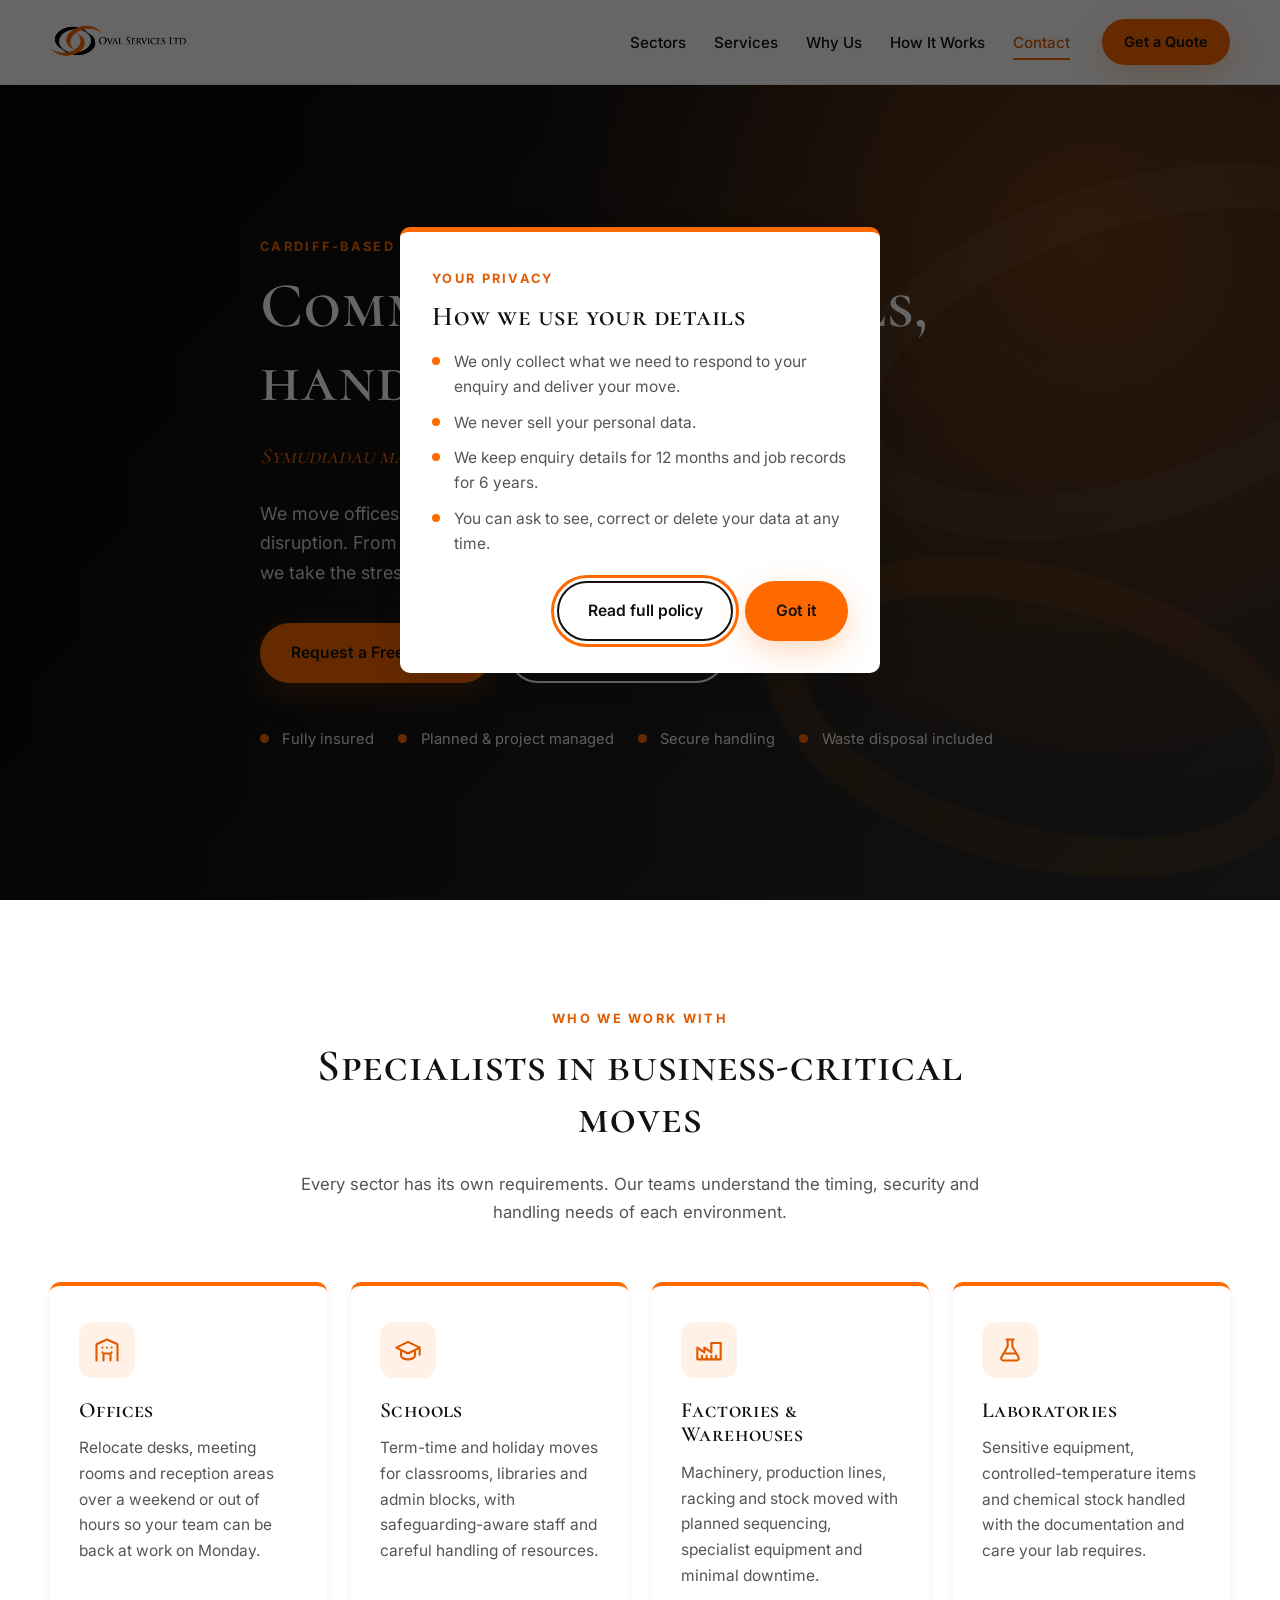
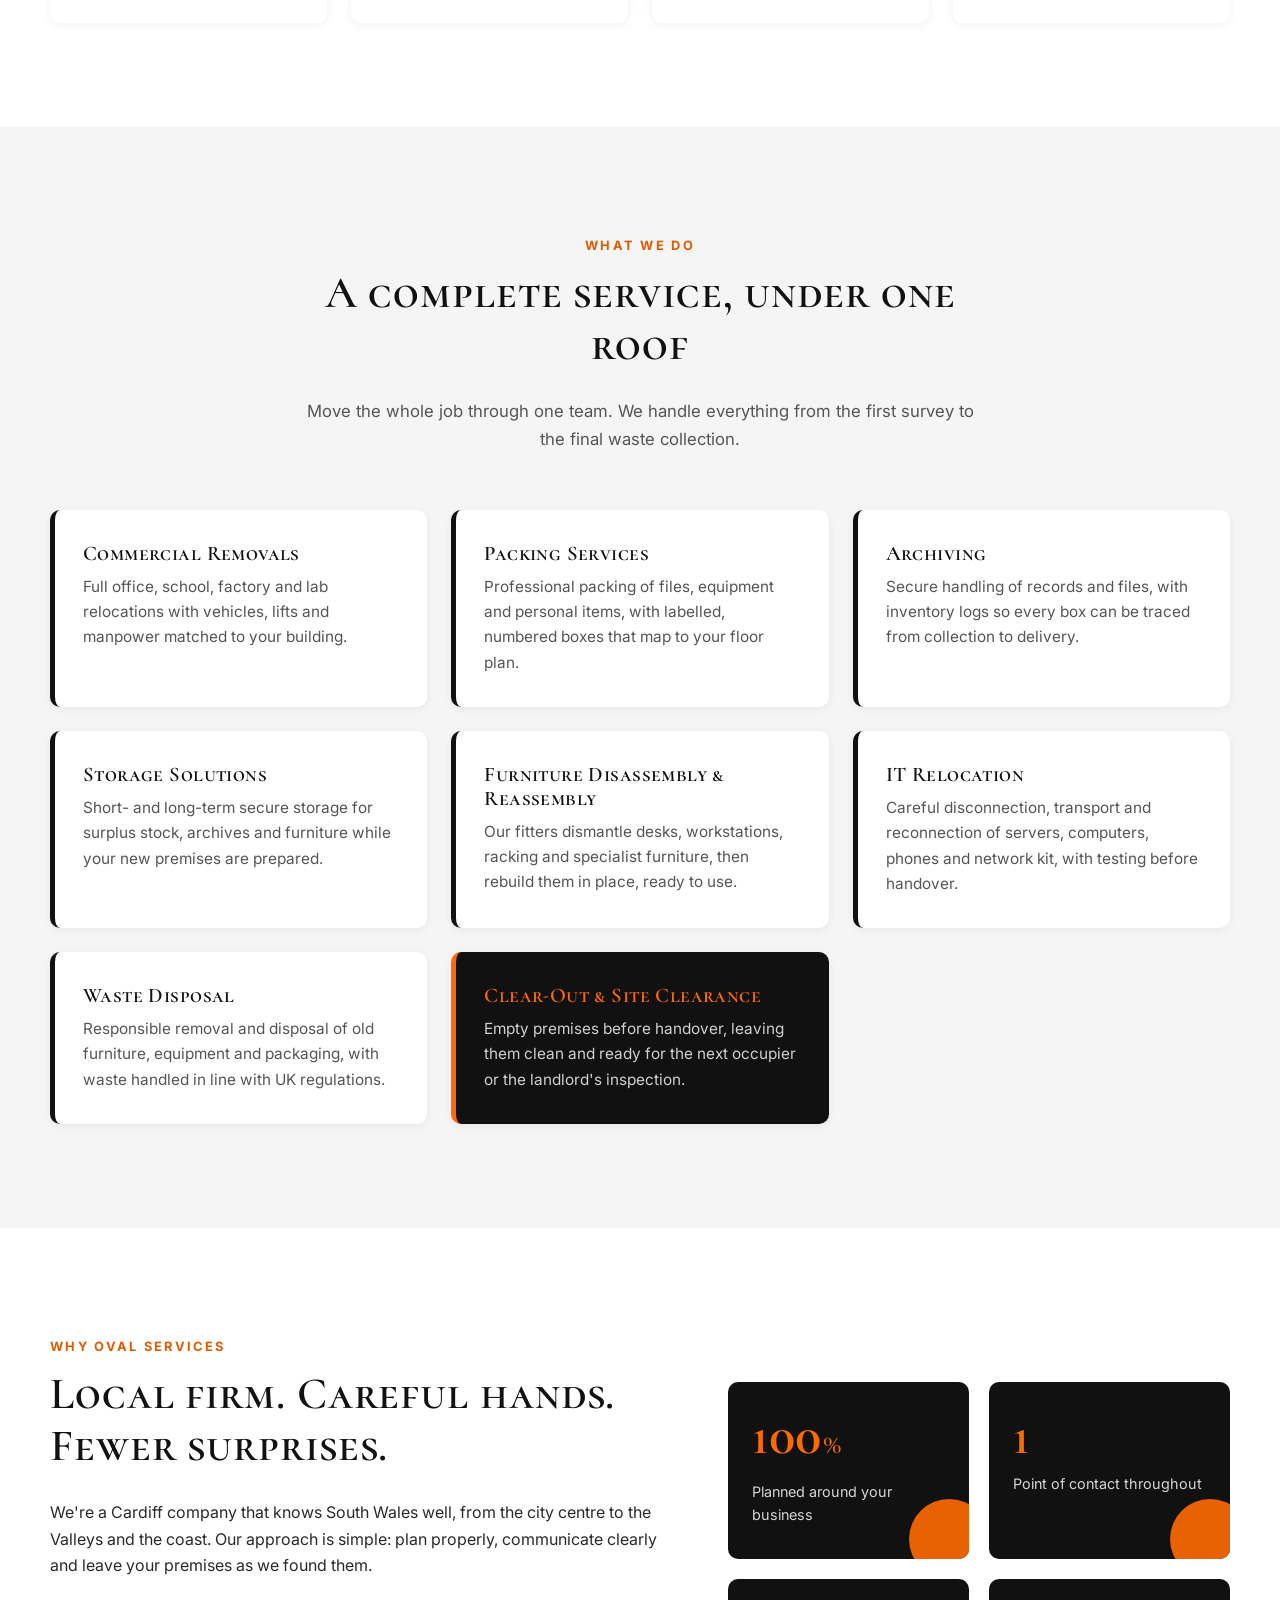
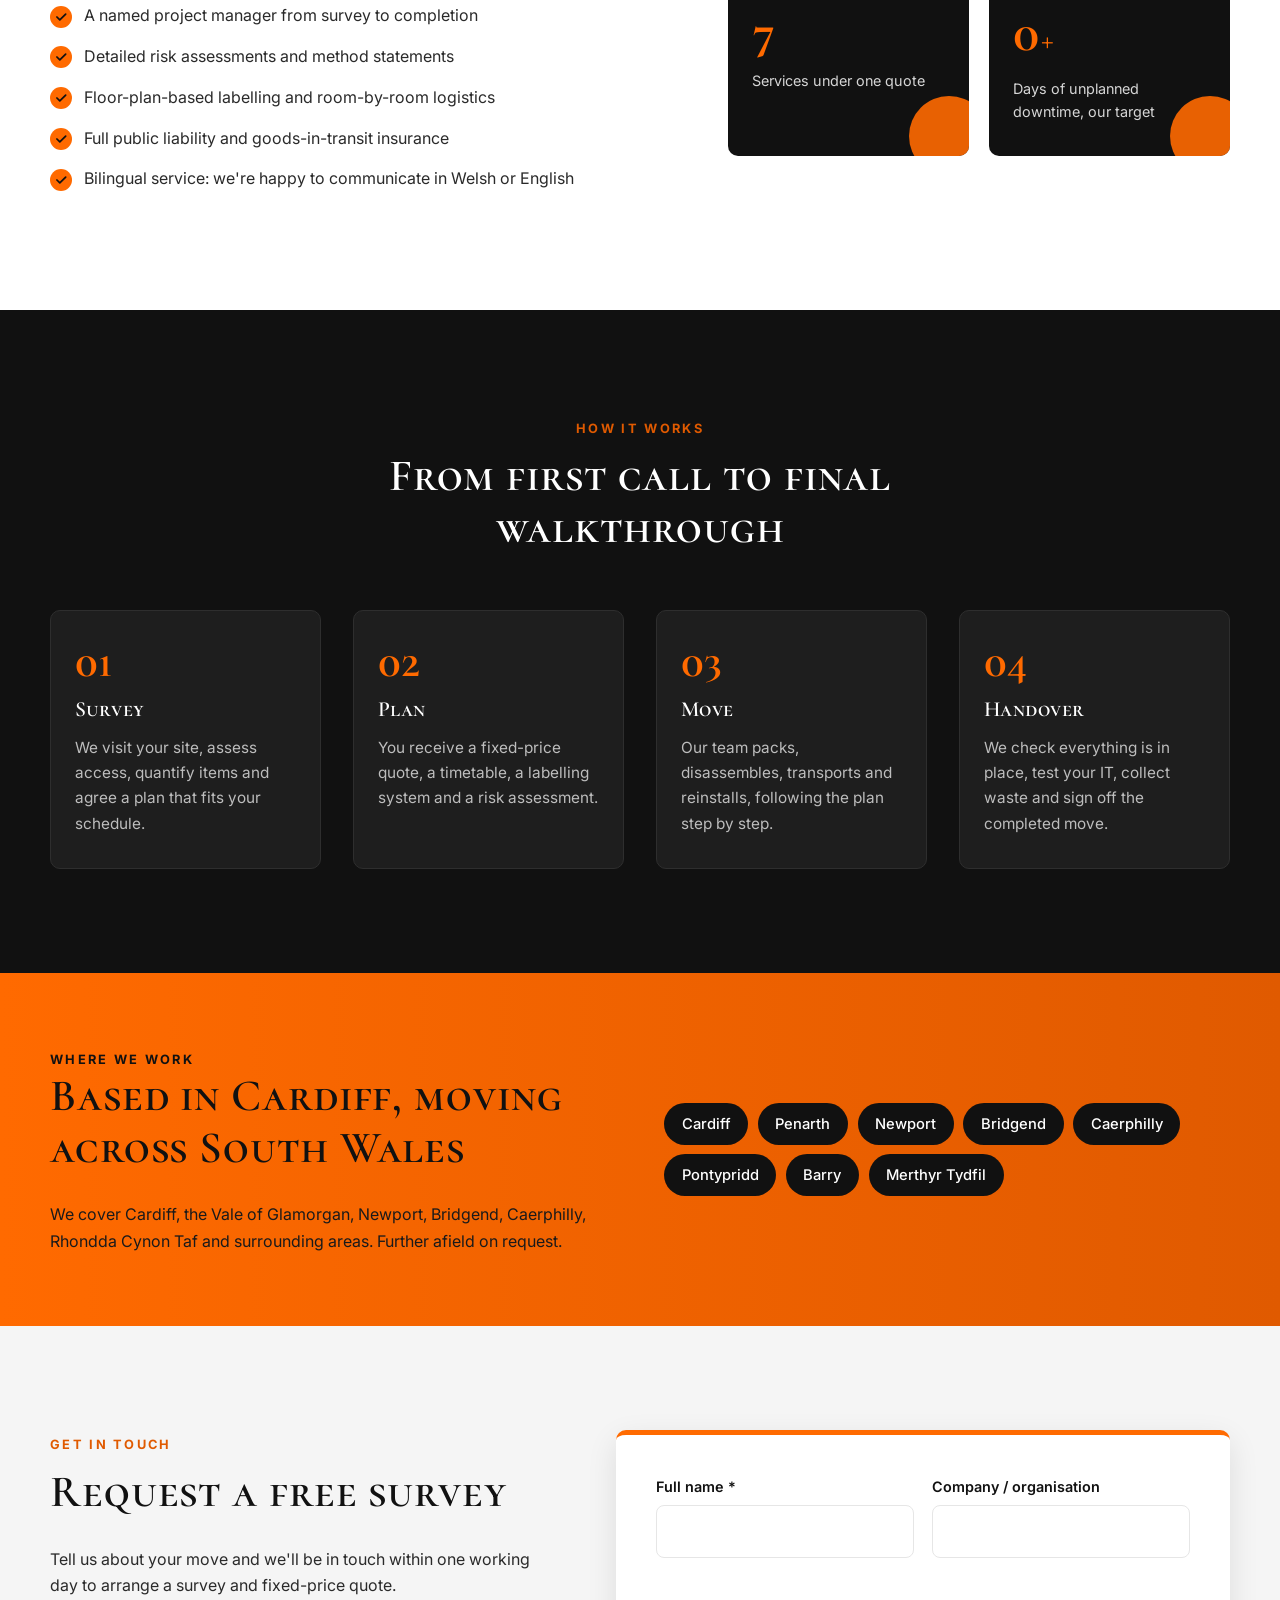
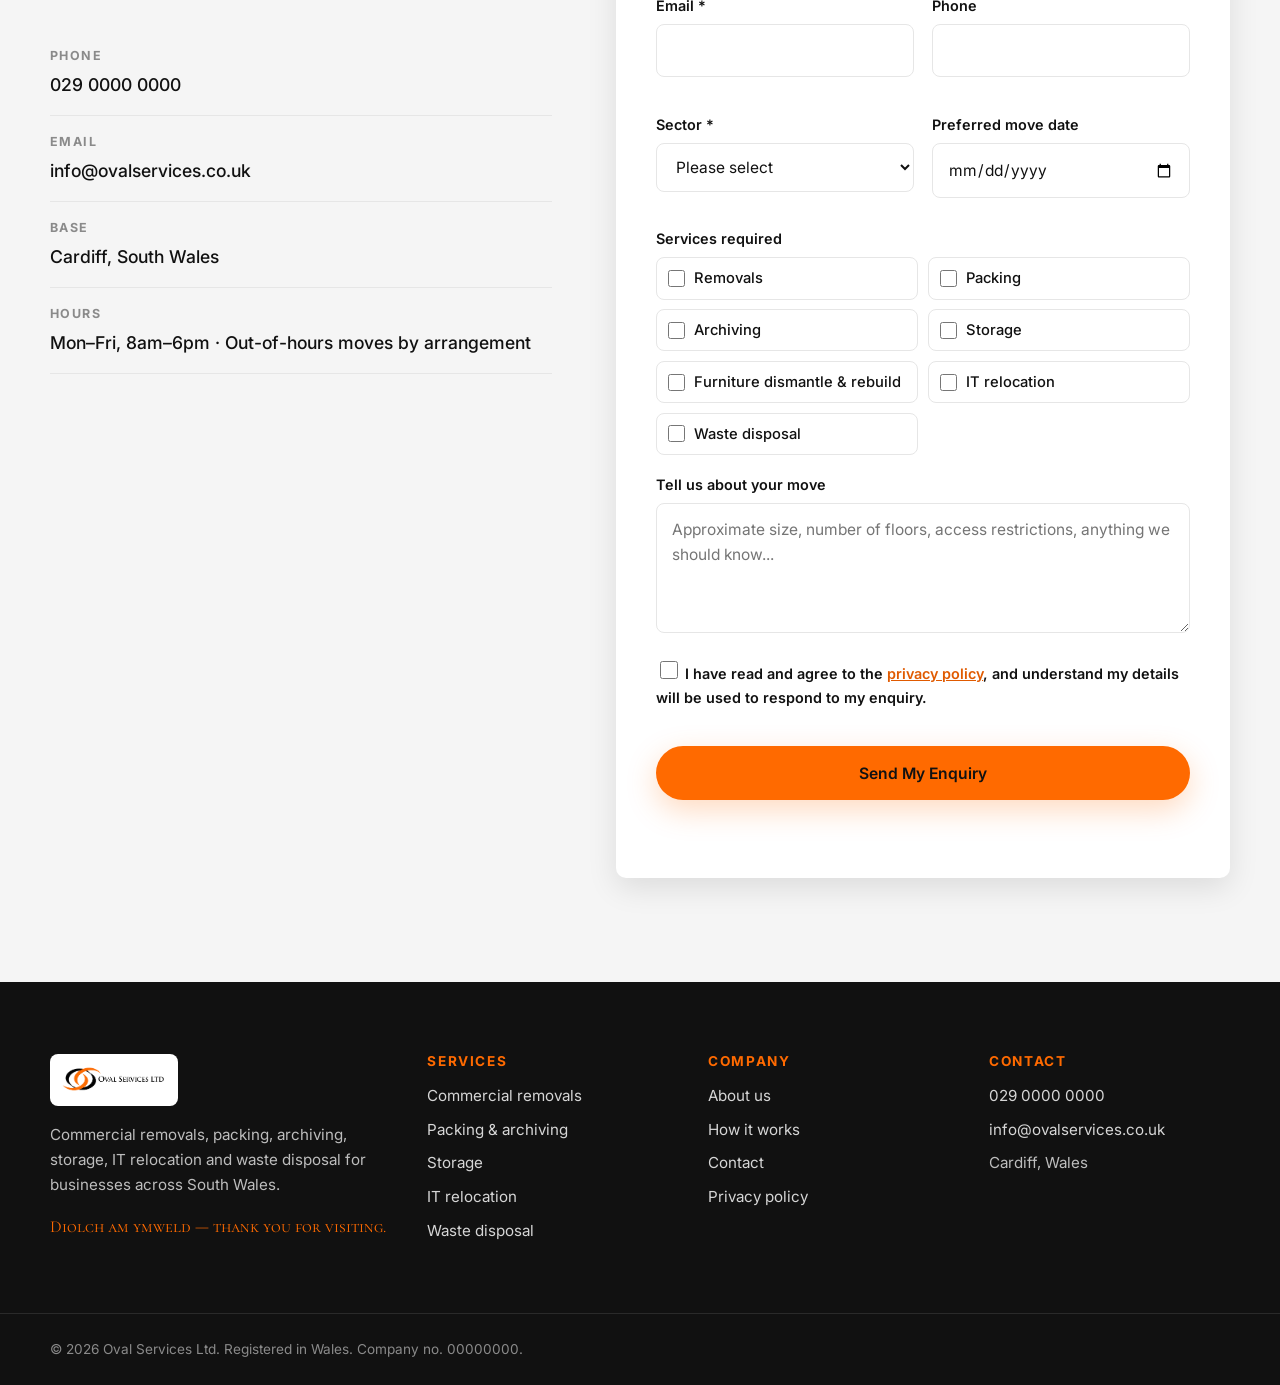
==== index.html @ 3b079ed6 "Add files via upload" ====
<!DOCTYPE html>
<html lang="en-GB">
<head>
  <meta charset="UTF-8">
  <meta name="viewport" content="width=device-width, initial-scale=1.0">
  <meta name="description" content="Oval Services Ltd, Cardiff-based commercial removals for offices, schools, factories and laboratories. Packing, archiving, storage, furniture dismantling, IT relocation and waste disposal across South Wales.">
  <title>Oval Services Ltd | Commercial Removals in Cardiff &amp; South Wales</title>

  <link rel="preconnect" href="https://fonts.googleapis.com">
  <link rel="preconnect" href="https://fonts.gstatic.com" crossorigin>
  <link href="https://fonts.googleapis.com/css2?family=Cormorant+SC:wght@500;600;700&family=Inter:wght@400;500;600;700&display=swap" rel="stylesheet">
  <link rel="stylesheet" href="styles.css">
</head>
<body>

  <a class="skip-link" href="#main">Skip to content</a>

  <!-- HEADER -->
  <header class="site-header" id="top">
    <div class="container nav-wrap">
      <a href="#top" class="brand" aria-label="Oval Services Ltd home">
        <img src="images/logo.png" alt="Oval Services Ltd logo" class="brand-logo">
      </a>

      <button class="nav-toggle" aria-label="Open menu" aria-expanded="false" aria-controls="site-nav">
        <span></span><span></span><span></span>
      </button>

      <nav id="site-nav" class="site-nav" aria-label="Main navigation">
        <ul>
          <li><a href="#sectors">Sectors</a></li>
          <li><a href="#services">Services</a></li>
          <li><a href="#why-us">Why Us</a></li>
          <li><a href="#process">How It Works</a></li>
          <li><a href="#contact">Contact</a></li>
        </ul>
        <a href="#contact" class="btn btn-primary btn-small nav-cta">Get a Quote</a>
      </nav>
    </div>
  </header>

  <main id="main">

    <!-- HERO -->
    <section class="hero">
      <div class="hero-overlay"></div>
      <div class="container hero-content">
        <p class="eyebrow">Cardiff-based &middot; Welsh-owned &middot; Trusted across South Wales</p>
        <h1>Commercial removals, handled with care.</h1>
        <p class="hero-welsh"><em>Symudiadau masnachol, wedi'u trin yn ofalus.</em></p>
        <p class="hero-lead">
          We move offices, schools, factories and laboratories with minimal disruption.
          From planning and packing to reassembly and IT relocation, we take the stress out of moving your business.
        </p>
        <div class="hero-actions">
          <a href="#contact" class="btn btn-primary">Request a Free Survey</a>
          <a href="#services" class="btn btn-outline">Explore Our Services</a>
        </div>
        <ul class="hero-badges">
          <li>Fully insured</li>
          <li>Planned &amp; project managed</li>
          <li>Secure handling</li>
          <li>Waste disposal included</li>
        </ul>
      </div>
    </section>

    <!-- SECTORS -->
    <section class="section" id="sectors">
      <div class="container">
        <header class="section-head reveal">
          <p class="eyebrow">Who we work with</p>
          <h2>Specialists in business-critical moves</h2>
          <p>Every sector has its own requirements. Our teams understand the timing, security and handling needs of each environment.</p>
        </header>

        <div class="card-grid four">
          <article class="card reveal">
            <div class="card-icon" aria-hidden="true">
              <svg viewBox="0 0 24 24"><path d="M3 21V7l9-4 9 4v14M9 21v-6h6v6M8 10h.01M12 10h.01M16 10h.01M8 14h.01M16 14h.01"/></svg>
            </div>
            <h3>Offices</h3>
            <p>Relocate desks, meeting rooms and reception areas over a weekend or out of hours so your team can be back at work on Monday.</p>
          </article>

          <article class="card reveal">
            <div class="card-icon" aria-hidden="true">
              <svg viewBox="0 0 24 24"><path d="M2 10l10-5 10 5-10 5-10-5zM6 12v5c0 1.5 2.7 3 6 3s6-1.5 6-3v-5M22 10v6"/></svg>
            </div>
            <h3>Schools</h3>
            <p>Term-time and holiday moves for classrooms, libraries and admin blocks, with safeguarding-aware staff and careful handling of resources.</p>
          </article>

          <article class="card reveal">
            <div class="card-icon" aria-hidden="true">
              <svg viewBox="0 0 24 24"><path d="M2 20V10l6 4V10l6 4V6h8v14H2zM6 20v-3M10 20v-3M14 20v-3M18 20v-3"/></svg>
            </div>
            <h3>Factories &amp; Warehouses</h3>
            <p>Machinery, production lines, racking and stock moved with planned sequencing, specialist equipment and minimal downtime.</p>
          </article>

          <article class="card reveal">
            <div class="card-icon" aria-hidden="true">
              <svg viewBox="0 0 24 24"><path d="M9 3h6M10 3v6L4.5 18.5A2 2 0 006.2 21h11.6a2 2 0 001.7-2.5L14 9V3"/><path d="M7.5 15h9"/></svg>
            </div>
            <h3>Laboratories</h3>
            <p>Sensitive equipment, controlled-temperature items and chemical stock handled with the documentation and care your lab requires.</p>
          </article>
        </div>
      </div>
    </section>

    <!-- SERVICES -->
    <section class="section section-alt" id="services">
      <div class="container">
        <header class="section-head reveal">
          <p class="eyebrow">What we do</p>
          <h2>A complete service, under one roof</h2>
          <p>Move the whole job through one team. We handle everything from the first survey to the final waste collection.</p>
        </header>

        <div class="card-grid three">
          <article class="service reveal">
            <h3>Commercial Removals</h3>
            <p>Full office, school, factory and lab relocations with vehicles, lifts and manpower matched to your building.</p>
          </article>

          <article class="service reveal">
            <h3>Packing Services</h3>
            <p>Professional packing of files, equipment and personal items, with labelled, numbered boxes that map to your floor plan.</p>
          </article>

          <article class="service reveal">
            <h3>Archiving</h3>
            <p>Secure handling of records and files, with inventory logs so every box can be traced from collection to delivery.</p>
          </article>

          <article class="service reveal">
            <h3>Storage Solutions</h3>
            <p>Short- and long-term secure storage for surplus stock, archives and furniture while your new premises are prepared.</p>
          </article>

          <article class="service reveal">
            <h3>Furniture Disassembly &amp; Reassembly</h3>
            <p>Our fitters dismantle desks, workstations, racking and specialist furniture, then rebuild them in place, ready to use.</p>
          </article>

          <article class="service reveal">
            <h3>IT Relocation</h3>
            <p>Careful disconnection, transport and reconnection of servers, computers, phones and network kit, with testing before handover.</p>
          </article>

          <article class="service reveal">
            <h3>Waste Disposal</h3>
            <p>Responsible removal and disposal of old furniture, equipment and packaging, with waste handled in line with UK regulations.</p>
          </article>

          <article class="service service-highlight reveal">
            <h3>Clear-Out &amp; Site Clearance</h3>
            <p>Empty premises before handover, leaving them clean and ready for the next occupier or the landlord's inspection.</p>
          </article>
        </div>
      </div>
    </section>

    <!-- WHY US -->
    <section class="section" id="why-us">
      <div class="container split">
        <div class="split-text reveal">
          <p class="eyebrow">Why Oval Services</p>
          <h2>Local firm. Careful hands. Fewer surprises.</h2>
          <p>
            We're a Cardiff company that knows South Wales well, from the city centre to the Valleys and the coast.
            Our approach is simple: plan properly, communicate clearly and leave your premises as we found them.
          </p>
          <ul class="checklist">
            <li>A named project manager from survey to completion</li>
            <li>Detailed risk assessments and method statements</li>
            <li>Floor-plan-based labelling and room-by-room logistics</li>
            <li>Full public liability and goods-in-transit insurance</li>
            <li>Bilingual service: we're happy to communicate in Welsh or English</li>
          </ul>
        </div>

        <div class="stats reveal">
          <div class="stat">
            <span class="stat-number" data-count="100">0</span><span class="stat-plus">%</span>
            <span class="stat-label">Planned around your business</span>
          </div>
          <div class="stat">
            <span class="stat-number" data-count="1">0</span>
            <span class="stat-label">Point of contact throughout</span>
          </div>
          <div class="stat">
            <span class="stat-number" data-count="7">0</span>
            <span class="stat-label">Services under one quote</span>
          </div>
          <div class="stat">
            <span class="stat-number" data-count="0">0</span><span class="stat-plus">+</span>
            <span class="stat-label">Days of unplanned downtime, our target</span>
          </div>
        </div>
      </div>
    </section>

    <!-- PROCESS -->
    <section class="section section-dark" id="process">
      <div class="container">
        <header class="section-head reveal">
          <p class="eyebrow">How it works</p>
          <h2>From first call to final walkthrough</h2>
        </header>

        <ol class="steps">
          <li class="step reveal">
            <span class="step-num">01</span>
            <h3>Survey</h3>
            <p>We visit your site, assess access, quantify items and agree a plan that fits your schedule.</p>
          </li>
          <li class="step reveal">
            <span class="step-num">02</span>
            <h3>Plan</h3>
            <p>You receive a fixed-price quote, a timetable, a labelling system and a risk assessment.</p>
          </li>
          <li class="step reveal">
            <span class="step-num">03</span>
            <h3>Move</h3>
            <p>Our team packs, disassembles, transports and reinstalls, following the plan step by step.</p>
          </li>
          <li class="step reveal">
            <span class="step-num">04</span>
            <h3>Handover</h3>
            <p>We check everything is in place, test your IT, collect waste and sign off the completed move.</p>
          </li>
        </ol>
      </div>
    </section>

    <!-- AREAS -->
    <section class="section section-areas">
      <div class="container areas reveal">
        <div>
          <p class="eyebrow">Where we work</p>
          <h2>Based in Cardiff, moving across South Wales</h2>
          <p>We cover Cardiff, the Vale of Glamorgan, Newport, Bridgend, Caerphilly, Rhondda Cynon Taf and surrounding areas. Further afield on request.</p>
        </div>
        <ul class="area-tags">
          <li>Cardiff</li>
          <li>Penarth</li>
          <li>Newport</li>
          <li>Bridgend</li>
          <li>Caerphilly</li>
          <li>Pontypridd</li>
          <li>Barry</li>
          <li>Merthyr Tydfil</li>
        </ul>
      </div>
    </section>

    <!-- CONTACT -->
    <section class="section section-alt" id="contact">
      <div class="container contact-grid">
        <div class="contact-info reveal">
          <p class="eyebrow">Get in touch</p>
          <h2>Request a free survey</h2>
          <p>Tell us about your move and we'll be in touch within one working day to arrange a survey and fixed-price quote.</p>

          <ul class="contact-details">
            <li>
              <strong>Phone</strong>
              <a href="tel:+440000000000">029 0000 0000</a>
            </li>
            <li>
              <strong>Email</strong>
              <a href="mailto:info@ovalservices.co.uk">info@ovalservices.co.uk</a>
            </li>
            <li>
              <strong>Base</strong>
              <span>Cardiff, South Wales</span>
            </li>
            <li>
              <strong>Hours</strong>
              <span>Mon&ndash;Fri, 8am&ndash;6pm &middot; Out-of-hours moves by arrangement</span>
            </li>
          </ul>
        </div>

        <form class="contact-form reveal" id="quote-form" novalidate>
          <div class="form-row">
            <div class="field">
              <label for="name">Full name <span aria-hidden="true">*</span></label>
              <input type="text" id="name" name="name" autocomplete="name" required>
              <span class="error" data-error-for="name"></span>
            </div>
            <div class="field">
              <label for="company">Company / organisation</label>
              <input type="text" id="company" name="company" autocomplete="organization">
            </div>
          </div>

          <div class="form-row">
            <div class="field">
              <label for="email">Email <span aria-hidden="true">*</span></label>
              <input type="email" id="email" name="email" autocomplete="email" required>
              <span class="error" data-error-for="email"></span>
            </div>
            <div class="field">
              <label for="phone">Phone</label>
              <input type="tel" id="phone" name="phone" autocomplete="tel">
              <span class="error" data-error-for="phone"></span>
            </div>
          </div>

          <div class="form-row">
            <div class="field">
              <label for="sector">Sector <span aria-hidden="true">*</span></label>
              <select id="sector" name="sector" required>
                <option value="">Please select</option>
                <option>Office</option>
                <option>School / Education</option>
                <option>Factory / Warehouse</option>
                <option>Laboratory</option>
                <option>Other</option>
              </select>
              <span class="error" data-error-for="sector"></span>
            </div>
            <div class="field">
              <label for="date">Preferred move date</label>
              <input type="date" id="date" name="date">
            </div>
          </div>

          <fieldset class="field">
            <legend>Services required</legend>
            <div class="checkbox-grid">
              <label><input type="checkbox" name="services" value="Removals"> Removals</label>
              <label><input type="checkbox" name="services" value="Packing"> Packing</label>
              <label><input type="checkbox" name="services" value="Archiving"> Archiving</label>
              <label><input type="checkbox" name="services" value="Storage"> Storage</label>
              <label><input type="checkbox" name="services" value="Furniture"> Furniture dismantle &amp; rebuild</label>
              <label><input type="checkbox" name="services" value="IT"> IT relocation</label>
              <label><input type="checkbox" name="services" value="Waste"> Waste disposal</label>
            </div>
          </fieldset>

          <div class="field">
            <label for="message">Tell us about your move</label>
            <textarea id="message" name="message" rows="4" placeholder="Approximate size, number of floors, access restrictions, anything we should know..."></textarea>
          </div>
          <div class="field privacy-consent">
            <label class="consent-label">
              <input type="checkbox" name="privacy" id="privacy-consent">
              <span>I have read and agree to the <a href="privacy.html">privacy policy</a>, and understand my details will be used to respond to my enquiry.</span>
            </label>
            <span class="error" data-error-for="privacy"></span>
          </div>
          <button type="submit" class="btn btn-primary btn-block">Send My Enquiry</button>
          <p class="form-status" role="status" aria-live="polite"></p>
        </form>
      </div>
    </section>

  </main>

  <!-- FOOTER -->
  <footer class="site-footer">
    <div class="container footer-grid">
      <div>
        <img src="images/logo.png" alt="Oval Services Ltd" class="footer-logo">
        <p>Commercial removals, packing, archiving, storage, IT relocation and waste disposal for businesses across South Wales.</p>
        <p class="welsh-note">Diolch am ymweld &mdash; thank you for visiting.</p>
      </div>
      <div>
        <h4>Services</h4>
        <ul>
          <li><a href="#services">Commercial removals</a></li>
          <li><a href="#services">Packing &amp; archiving</a></li>
          <li><a href="#services">Storage</a></li>
          <li><a href="#services">IT relocation</a></li>
          <li><a href="#services">Waste disposal</a></li>
        </ul>
      </div>
      <div>
        <h4>Company</h4>
        <ul>
          <li><a href="#why-us">About us</a></li>
          <li><a href="#process">How it works</a></li>
          <li><a href="#contact">Contact</a></li>
          <li><a href="privacy.html">Privacy policy</a></li>
        </ul>
      </div>
      <div>
        <h4>Contact</h4>
        <ul>
          <li><a href="tel:+440000000000">029 0000 0000</a></li>
          <li><a href="mailto:info@ovalservices.co.uk">info@ovalservices.co.uk</a></li>
          <li>Cardiff, Wales</li>
        </ul>
      </div>
    </div>
    <div class="footer-bottom">
      <div class="container">
        <p>&copy; <span id="year"></span> Oval Services Ltd. Registered in Wales. Company no. 00000000.</p>
      </div>
    </div>
  </footer>

  <a href="#top" class="back-to-top" aria-label="Back to top">&uarr;</a>
  <!-- PRIVACY POPUP -->
  <dialog id="privacy-popup" class="privacy-popup" aria-labelledby="privacy-popup-title">
    <div class="privacy-popup-inner">
      <p class="eyebrow">Your privacy</p>
      <h2 id="privacy-popup-title">How we use your details</h2>
      <ul>
        <li>We only collect what we need to respond to your enquiry and deliver your move.</li>
        <li>We never sell your personal data.</li>
        <li>We keep enquiry details for 12 months and job records for 6 years.</li>
        <li>You can ask to see, correct or delete your data at any time.</li>
      </ul>
      <div class="privacy-popup-actions">
        <a href="privacy.html" class="btn btn-outline-dark">Read full policy</a>
        <button type="button" class="btn btn-primary" data-close-privacy>Got it</button>
      </div>
    </div>
  </dialog>
  <script src="script.js"></script>
</body>
</html>
---- styles.css ----
/* ==========================================================
   Oval Services Ltd | Stylesheet
   Colour scheme taken from the logo:
   Orange #FF6A00 and Black #111111
   ========================================================== */

:root {
  --orange: #FF6A00;
  --orange-dark: #E05A00;
  --orange-soft: #FFF1E6;
  --black: #111111;
  --charcoal: #1E1E1E;
  --grey-900: #2A2A2A;
  --grey-700: #555555;
  --grey-500: #8A8A8A;
  --grey-200: #E6E6E6;
  --grey-100: #F5F5F5;
  --white: #FFFFFF;

  --font-heading: 'Cormorant SC', 'Georgia', serif;
  --font-body: 'Inter', system-ui, -apple-system, 'Segoe UI', Roboto, sans-serif;

  --radius: 10px;
  --shadow-sm: 0 2px 8px rgba(0, 0, 0, 0.06);
  --shadow-md: 0 10px 30px rgba(0, 0, 0, 0.10);
  --shadow-orange: 0 10px 30px rgba(255, 106, 0, 0.25);

  --container: 1180px;
  --header-h: 84px;
  --transition: 0.3s ease;
}

/* ---------- Base ---------- */
*,
*::before,
*::after {
  box-sizing: border-box;
}

html {
  scroll-behavior: smooth;
  scroll-padding-top: calc(var(--header-h) + 12px);
}

body {
  margin: 0;
  font-family: var(--font-body);
  font-size: 1rem;
  line-height: 1.65;
  color: var(--grey-900);
  background: var(--white);
  -webkit-font-smoothing: antialiased;
}

img {
  max-width: 100%;
  display: block;
}

a {
  color: var(--orange-dark);
  text-decoration: none;
  transition: color var(--transition);
}

a:hover {
  color: var(--orange);
}

h1, h2, h3, h4 {
  font-family: var(--font-heading);
  color: var(--black);
  line-height: 1.15;
  margin: 0 0 0.6em;
  font-weight: 600;
  letter-spacing: 0.02em;
}

h1 { font-size: clamp(2.4rem, 5vw, 4rem); }
h2 { font-size: clamp(2rem, 3.6vw, 2.8rem); }
h3 { font-size: 1.35rem; }
h4 { font-size: 1.1rem; margin-bottom: 0.8rem; }

p {
  margin: 0 0 1em;
}

ul, ol {
  margin: 0;
  padding: 0;
}

.container {
  width: min(100% - 2.5rem, var(--container));
  margin-inline: auto;
}

.skip-link {
  position: absolute;
  left: -999px;
  top: 0;
  background: var(--orange);
  color: var(--black);
  padding: 0.6rem 1rem;
  z-index: 1000;
}

.skip-link:focus {
  left: 1rem;
}

:focus-visible {
  outline: 3px solid var(--orange);
  outline-offset: 3px;
}

.eyebrow {
  display: inline-block;
  font-family: var(--font-body);
  font-size: 0.8rem;
  font-weight: 700;
  letter-spacing: 0.18em;
  text-transform: uppercase;
  color: var(--orange-dark);
  margin-bottom: 0.75rem;
}

/* ---------- Buttons ---------- */
.btn {
  display: inline-flex;
  align-items: center;
  justify-content: center;
  gap: 0.5rem;
  padding: 0.95rem 1.8rem;
  border-radius: 999px;
  border: 2px solid transparent;
  font-family: var(--font-body);
  font-weight: 600;
  font-size: 0.98rem;
  cursor: pointer;
  transition: transform var(--transition), background var(--transition), color var(--transition), box-shadow var(--transition);
  text-align: center;
}

.btn:hover {
  transform: translateY(-2px);
}

.btn-primary {
  background: var(--orange);
  color: var(--black);
  box-shadow: var(--shadow-orange);
}

.btn-primary:hover {
  background: var(--orange-dark);
  color: var(--black);
}

.btn-outline {
  background: transparent;
  color: var(--white);
  border-color: var(--white);
}

.btn-outline:hover {
  background: var(--white);
  color: var(--black);
}

.btn-small {
  padding: 0.6rem 1.25rem;
  font-size: 0.9rem;
}

.btn-block {
  width: 100%;
}

/* ---------- Header ---------- */
.site-header {
  position: sticky;
  top: 0;
  z-index: 100;
  background: var(--white);
  height: var(--header-h);
  box-shadow: 0 1px 0 var(--grey-200);
  transition: box-shadow var(--transition);
}

.site-header.scrolled {
  box-shadow: var(--shadow-md);
}

.nav-wrap {
  height: 100%;
  display: flex;
  align-items: center;
  justify-content: space-between;
}

.brand-logo {
  height: 48px;
  width: auto;
}

.site-nav {
  display: flex;
  align-items: center;
  gap: 2rem;
}

.site-nav ul {
  display: flex;
  gap: 1.75rem;
  list-style: none;
}

.site-nav a:not(.btn) {
  color: var(--black);
  font-weight: 500;
  font-size: 0.95rem;
  position: relative;
  padding: 0.25rem 0;
}

.site-nav a:not(.btn)::after {
  content: '';
  position: absolute;
  left: 0;
  bottom: -4px;
  width: 0;
  height: 2px;
  background: var(--orange);
  transition: width var(--transition);
}

.site-nav a:not(.btn):hover::after,
.site-nav a.active::after {
  width: 100%;
}

.site-nav a.active {
  color: var(--orange-dark);
}

.nav-toggle {
  display: none;
  background: none;
  border: 0;
  padding: 0.5rem;
  cursor: pointer;
  flex-direction: column;
  gap: 5px;
}

.nav-toggle span {
  display: block;
  width: 26px;
  height: 3px;
  background: var(--black);
  border-radius: 2px;
  transition: transform var(--transition), opacity var(--transition);
}

.nav-toggle[aria-expanded="true"] span:nth-child(1) {
  transform: translateY(8px) rotate(45deg);
}

.nav-toggle[aria-expanded="true"] span:nth-child(2) {
  opacity: 0;
}

.nav-toggle[aria-expanded="true"] span:nth-child(3) {
  transform: translateY(-8px) rotate(-45deg);
}

/* ---------- Hero ---------- */
.hero {
  position: relative;
  min-height: calc(100vh - var(--header-h));
  min-height: calc(100svh - var(--header-h));
  display: flex;
  align-items: center;
  color: var(--white);
  background:
    radial-gradient(circle at 85% 20%, rgba(255, 106, 0, 0.35), transparent 45%),
    linear-gradient(135deg, #0B0B0B 0%, #1E1E1E 55%, #2B2B2B 100%);
  overflow: hidden;
  padding: 6rem 0;
}

/* Subtle echo of the logo's interlocking ovals */
.hero::before,
.hero::after {
  content: '';
  position: absolute;
  border-radius: 50%;
  pointer-events: none;
}

.hero::before {
  width: 620px;
  height: 340px;
  border: 46px solid rgba(255, 255, 255, 0.04);
  right: -160px;
  top: 12%;
  transform: rotate(-18deg);
}

.hero::after {
  width: 560px;
  height: 300px;
  border: 40px solid rgba(255, 106, 0, 0.10);
  right: -40px;
  bottom: 4%;
  transform: rotate(14deg);
}

.hero-overlay {
  position: absolute;
  inset: 0;
  background: linear-gradient(90deg, rgba(0, 0, 0, 0.5), transparent 70%);
  pointer-events: none;
}

.hero-content {
  position: relative;
  z-index: 1;
  max-width: 760px;
}

.hero .eyebrow {
  color: var(--orange);
}

.hero h1 {
  color: var(--white);
  margin-bottom: 0.35em;
}

.hero-welsh {
  font-family: var(--font-heading);
  font-size: 1.35rem;
  color: var(--orange);
  margin-bottom: 1.5rem;
}

.hero-lead {
  font-size: 1.12rem;
  color: #D8D8D8;
  max-width: 620px;
  margin-bottom: 2.25rem;
}

.hero-actions {
  display: flex;
  flex-wrap: wrap;
  gap: 1rem;
  margin-bottom: 2.75rem;
}

.hero-badges {
  list-style: none;
  display: flex;
  flex-wrap: wrap;
  gap: 0.75rem 1.5rem;
}

.hero-badges li {
  position: relative;
  padding-left: 1.4rem;
  font-size: 0.92rem;
  color: #EDEDED;
}

.hero-badges li::before {
  content: '';
  position: absolute;
  left: 0;
  top: 0.45em;
  width: 9px;
  height: 9px;
  border-radius: 50%;
  background: var(--orange);
}

/* ---------- Sections ---------- */
.section {
  padding: 6.5rem 0;
}

.section-alt {
  background: var(--grey-100);
}

.section-dark {
  background: var(--black);
  color: #E9E9E9;
}

.section-dark h2,
.section-dark h3 {
  color: var(--white);
}

.section-head {
  max-width: 680px;
  margin: 0 auto 3.5rem;
  text-align: center;
}

.section-head p:last-child {
  color: var(--grey-700);
  font-size: 1.05rem;
}

.section-dark .section-head p:last-child {
  color: #BDBDBD;
}

/* ---------- Cards ---------- */
.card-grid {
  display: grid;
  gap: 1.5rem;
}

.card-grid.four {
  grid-template-columns: repeat(auto-fit, minmax(230px, 1fr));
}

.card-grid.three {
  grid-template-columns: repeat(auto-fit, minmax(280px, 1fr));
}

.card {
  background: var(--white);
  border-radius: var(--radius);
  padding: 2.2rem 1.8rem;
  border-top: 4px solid var(--orange);
  box-shadow: var(--shadow-sm);
  transition: transform var(--transition), box-shadow var(--transition);
}

.card:hover {
  transform: translateY(-6px);
  box-shadow: var(--shadow-md);
}

.card p {
  color: var(--grey-700);
  font-size: 0.97rem;
  margin: 0;
}

.card-icon {
  width: 56px;
  height: 56px;
  border-radius: 14px;
  background: var(--orange-soft);
  display: grid;
  place-items: center;
  margin-bottom: 1.25rem;
}

.card-icon svg {
  width: 28px;
  height: 28px;
  fill: none;
  stroke: var(--orange-dark);
  stroke-width: 1.8;
  stroke-linecap: round;
  stroke-linejoin: round;
}

/* Service tiles */
.service {
  background: var(--white);
  border-radius: var(--radius);
  padding: 2rem 1.75rem;
  border-left: 5px solid var(--black);
  box-shadow: var(--shadow-sm);
  transition: border-color var(--transition), transform var(--transition);
}

.service:hover {
  border-left-color: var(--orange);
  transform: translateX(4px);
}

.service h3 {
  font-size: 1.3rem;
  margin-bottom: 0.5rem;
}

.service p {
  color: var(--grey-700);
  font-size: 0.96rem;
  margin: 0;
}

.service-highlight {
  background: var(--black);
  border-left-color: var(--orange);
}

.service-highlight h3 {
  color: var(--orange);
}

.service-highlight p {
  color: #D0D0D0;
}

/* ---------- Why us ---------- */
.split {
  display: grid;
  grid-template-columns: 1.1fr 0.9fr;
  gap: 4rem;
  align-items: center;
}

.checklist {
  list-style: none;
  margin-top: 1.5rem;
}

.checklist li {
  position: relative;
  padding-left: 2.1rem;
  margin-bottom: 0.9rem;
  color: var(--grey-900);
}

.checklist li::before {
  content: '';
  position: absolute;
  left: 0;
  top: 0.2em;
  width: 22px;
  height: 22px;
  border-radius: 50%;
  background: var(--orange) url("data:image/svg+xml,%3Csvg xmlns='http://www.w3.org/2000/svg' viewBox='0 0 24 24' fill='none' stroke='%23111' stroke-width='3' stroke-linecap='round' stroke-linejoin='round'%3E%3Cpath d='M5 12l5 5L20 7'/%3E%3C/svg%3E") center/14px no-repeat;
}

.stats {
  display: grid;
  grid-template-columns: 1fr 1fr;
  gap: 1.25rem;
}

.stat {
  background: var(--black);
  color: var(--white);
  border-radius: var(--radius);
  padding: 2rem 1.5rem;
  position: relative;
  overflow: hidden;
}

.stat::after {
  content: '';
  position: absolute;
  right: -20px;
  bottom: -20px;
  width: 80px;
  height: 80px;
  border-radius: 50%;
  background: var(--orange);
  opacity: 0.9;
}

.stat-number {
  font-family: var(--font-heading);
  font-size: 3rem;
  font-weight: 700;
  color: var(--orange);
  line-height: 1;
}

.stat-plus {
  font-family: var(--font-heading);
  font-size: 2rem;
  color: var(--orange);
  margin-left: 2px;
}

.stat-label {
  display: block;
  margin-top: 0.6rem;
  font-size: 0.9rem;
  color: #D6D6D6;
}

/* ---------- Process ---------- */
.steps {
  list-style: none;
  display: grid;
  grid-template-columns: repeat(auto-fit, minmax(220px, 1fr));
  gap: 2rem;
  counter-reset: none;
  position: relative;
}

.step {
  position: relative;
  padding: 2rem 1.5rem;
  border: 1px solid #2E2E2E;
  border-radius: var(--radius);
  background: var(--charcoal);
  transition: border-color var(--transition), transform var(--transition);
}

.step:hover {
  border-color: var(--orange);
  transform: translateY(-4px);
}

.step-num {
  display: inline-block;
  font-family: var(--font-heading);
  font-size: 2.6rem;
  font-weight: 700;
  color: var(--orange);
  line-height: 1;
  margin-bottom: 0.75rem;
}

.step p {
  color: #BDBDBD;
  font-size: 0.96rem;
  margin: 0;
}

/* ---------- Areas ---------- */
.section-areas {
  padding: 4.5rem 0;
  background: linear-gradient(90deg, var(--orange) 0%, var(--orange-dark) 100%);
  color: var(--black);
}

.section-areas h2,
.section-areas .eyebrow {
  color: var(--black);
}

.section-areas p {
  color: #1A1A1A;
  margin: 0;
}

.areas {
  display: grid;
  grid-template-columns: 1fr 1fr;
  gap: 3rem;
  align-items: center;
}

.area-tags {
  list-style: none;
  display: flex;
  flex-wrap: wrap;
  gap: 0.6rem;
  justify-content: flex-start;
}

.area-tags li {
  background: var(--black);
  color: var(--white);
  padding: 0.55rem 1.1rem;
  border-radius: 999px;
  font-size: 0.92rem;
  font-weight: 500;
}

/* ---------- Contact ---------- */
.contact-grid {
  display: grid;
  grid-template-columns: 0.9fr 1.1fr;
  gap: 4rem;
  align-items: start;
}

.contact-details {
  list-style: none;
  margin-top: 2rem;
}

.contact-details li {
  display: flex;
  flex-direction: column;
  padding: 1rem 0;
  border-bottom: 1px solid var(--grey-200);
}

.contact-details strong {
  font-size: 0.78rem;
  text-transform: uppercase;
  letter-spacing: 0.12em;
  color: var(--grey-500);
  margin-bottom: 0.2rem;
}

.contact-details a,
.contact-details span {
  font-size: 1.1rem;
  color: var(--black);
  font-weight: 500;
}

.contact-form {
  background: var(--white);
  padding: 2.5rem;
  border-radius: var(--radius);
  box-shadow: var(--shadow-md);
  border-top: 5px solid var(--orange);
}

.form-row {
  display: grid;
  grid-template-columns: 1fr 1fr;
  gap: 1.1rem;
}

.field {
  margin-bottom: 1.1rem;
  min-width: 0;
}

.field label,
.field legend {
  display: block;
  font-size: 0.9rem;
  font-weight: 600;
  color: var(--black);
  margin-bottom: 0.4rem;
  padding: 0;
}

.field input,
.field select,
.field textarea {
  width: 100%;
  font: inherit;
  font-size: 0.97rem;
  padding: 0.8rem 0.95rem;
  border: 1.5px solid var(--grey-200);
  border-radius: 8px;
  background: var(--white);
  color: var(--black);
  transition: border-color var(--transition), box-shadow var(--transition);
}

.field textarea {
  resize: vertical;
  min-height: 110px;
}

.field input:focus,
.field select:focus,
.field textarea:focus {
  outline: none;
  border-color: var(--orange);
  box-shadow: 0 0 0 4px rgba(255, 106, 0, 0.15);
}

.field.has-error input,
.field.has-error select,
.field.has-error textarea {
  border-color: #D92C2C;
}

fieldset.field {
  border: 0;
  padding: 0;
  margin: 0 0 1.1rem;
}

.checkbox-grid {
  display: grid;
  grid-template-columns: repeat(auto-fit, minmax(190px, 1fr));
  gap: 0.6rem;
}

.checkbox-grid label {
  display: flex;
  align-items: center;
  gap: 0.55rem;
  font-weight: 500;
  font-size: 0.92rem;
  cursor: pointer;
  padding: 0.5rem 0.7rem;
  border: 1.5px solid var(--grey-200);
  border-radius: 8px;
  transition: border-color var(--transition), background var(--transition);
  margin: 0;
}

.checkbox-grid label:hover {
  border-color: var(--orange);
}

.checkbox-grid input {
  accent-color: var(--orange);
  width: 17px;
  height: 17px;
  margin: 0;
}

.error {
  display: block;
  min-height: 1em;
  margin-top: 0.3rem;
  font-size: 0.82rem;
  color: #C62828;
}

.form-status {
  margin: 1rem 0 0;
  font-weight: 600;
  text-align: center;
  min-height: 1.4em;
}

.form-status.success {
  color: #2E7D32;
}

.form-status.failure {
  color: #C62828;
}

/* ---------- Footer ---------- */
.site-footer {
  background: var(--black);
  color: #BDBDBD;
  padding-top: 4.5rem;
  font-size: 0.95rem;
}

.footer-grid {
  display: grid;
  grid-template-columns: 1.4fr 1fr 1fr 1fr;
  gap: 2.5rem;
}

.footer-logo {
  height: 52px;
  width: auto;
  margin-bottom: 1rem;
  background: var(--white);
  padding: 8px 12px;
  border-radius: 8px;
}

.site-footer h4 {
  font-family: var(--font-body);
  font-size: 0.85rem;
  font-weight: 700;
  color: var(--orange);
  text-transform: uppercase;
  letter-spacing: 0.12em;
}

.site-footer ul {
  list-style: none;
}

.site-footer li {
  margin-bottom: 0.55rem;
}

.site-footer a {
  color: #D6D6D6;
}

.site-footer a:hover {
  color: var(--orange);
}

.welsh-note {
  font-family: var(--font-heading);
  font-size: 1.05rem;
  color: var(--orange);
}

.footer-bottom {
  margin-top: 3.5rem;
  padding: 1.5rem 0;
  border-top: 1px solid #2A2A2A;
  font-size: 0.85rem;
  color: #8A8A8A;
}

.footer-bottom p {
  margin: 0;
}

/* ---------- Back to top ---------- */
.back-to-top {
  position: fixed;
  right: 1.25rem;
  bottom: 1.25rem;
  width: 48px;
  height: 48px;
  border-radius: 50%;
  background: var(--orange);
  color: var(--black);
  font-size: 1.4rem;
  font-weight: 700;
  display: grid;
  place-items: center;
  box-shadow: var(--shadow-orange);
  opacity: 0;
  pointer-events: none;
  transform: translateY(10px);
  transition: opacity var(--transition), transform var(--transition), background var(--transition);
  z-index: 90;
}

.back-to-top.visible {
  opacity: 1;
  pointer-events: auto;
  transform: translateY(0);
}

.back-to-top:hover {
  background: var(--orange-dark);
  color: var(--black);
}

/* ---------- Scroll reveal ---------- */
.reveal {
  opacity: 0;
  transform: translateY(24px);
  transition: opacity 0.7s ease, transform 0.7s ease;
}

.reveal.in-view {
  opacity: 1;
  transform: none;
}

.no-js .reveal,
.reveal.always-visible {
  opacity: 1;
  transform: none;
}

@media (prefers-reduced-motion: reduce) {
  html {
    scroll-behavior: auto;
  }

  *,
  *::before,
  *::after {
    transition-duration: 0.01ms !important;
    animation-duration: 0.01ms !important;
  }

  .reveal {
    opacity: 1;
    transform: none;
  }
}

/* ---------- Responsive ---------- */
@media (max-width: 1024px) {
  .split,
  .contact-grid,
  .areas {
    grid-template-columns: 1fr;
    gap: 2.5rem;
  }

  .footer-grid {
    grid-template-columns: 1fr 1fr;
  }
}

@media (max-width: 860px) {
  :root {
    --header-h: 74px;
  }

  .nav-toggle {
    display: flex;
    position: relative;
    z-index: 110;
  }

  .site-nav {
    position: fixed;
    inset: var(--header-h) 0 auto 0;
    background: var(--white);
    flex-direction: column;
    align-items: stretch;
    padding: 1.5rem 1.25rem 2rem;
    gap: 1.5rem;
    box-shadow: var(--shadow-md);
    transform: translateY(-120%);
    opacity: 0;
    visibility: hidden;
    transition: transform var(--transition), opacity var(--transition), visibility var(--transition);
    z-index: 105;
  }

  .site-nav.open {
    transform: translateY(0);
    opacity: 1;
    visibility: visible;
  }

  .site-nav ul {
    flex-direction: column;
    gap: 1rem;
  }

  .site-nav a:not(.btn) {
    font-size: 1.1rem;
  }

  .nav-cta {
    text-align: center;
  }

  .hero {
    padding: 4rem 0;
  }

  .section {
    padding: 4.5rem 0;
  }
}

@media (max-width: 600px) {
  .brand-logo {
    height: 40px;
  }

  .form-row {
    grid-template-columns: 1fr;
  }

  .contact-form {
    padding: 1.75rem 1.25rem;
  }

  .stats {
    grid-template-columns: 1fr;
  }

  .footer-grid {
    grid-template-columns: 1fr;
  }

  .hero-actions .btn {
    width: 100%;
  }
}

/* ---------- Privacy popup ---------- */
.privacy-popup {
  border: 0;
  border-radius: var(--radius);
  padding: 0;
  max-width: 480px;
  width: calc(100% - 2rem);
  box-shadow: var(--shadow-md);
  border-top: 5px solid var(--orange);
}

.privacy-popup::backdrop {
  background: rgba(0, 0, 0, 0.6);
}

.privacy-popup-inner {
  padding: 2rem;
}

.privacy-popup h2 {
  font-size: 1.7rem;
}

.privacy-popup ul {
  list-style: none;
  padding: 0;
  margin: 0 0 1.5rem;
}

.privacy-popup li {
  position: relative;
  padding-left: 1.4rem;
  margin-bottom: 0.6rem;
  color: var(--grey-700);
  font-size: 0.97rem;
}

.privacy-popup li::before {
  content: '';
  position: absolute;
  left: 0;
  top: 0.55em;
  width: 8px;
  height: 8px;
  border-radius: 50%;
  background: var(--orange);
}

.privacy-popup-actions {
  display: flex;
  flex-wrap: wrap;
  gap: 0.75rem;
  justify-content: flex-end;
}

.btn-outline-dark {
  background: transparent;
  color: var(--black);
  border-color: var(--black);
}

.btn-outline-dark:hover {
  background: var(--black);
  color: var(--white);
}

.consent-label {
  display: flex;
  gap: 0.6rem;
  align-items: flex-start;
  font-size: 0.9rem;
  color: var(--grey-700);
  cursor: pointer;
  margin: 0;
  font-weight: 400;
}

.consent-label input {
  accent-color: var(--orange);
  width: 18px;
  height: 18px;
  margin-top: 3px;
  flex-shrink: 0;
}

.consent-label a {
  font-weight: 600;
  text-decoration: underline;
}
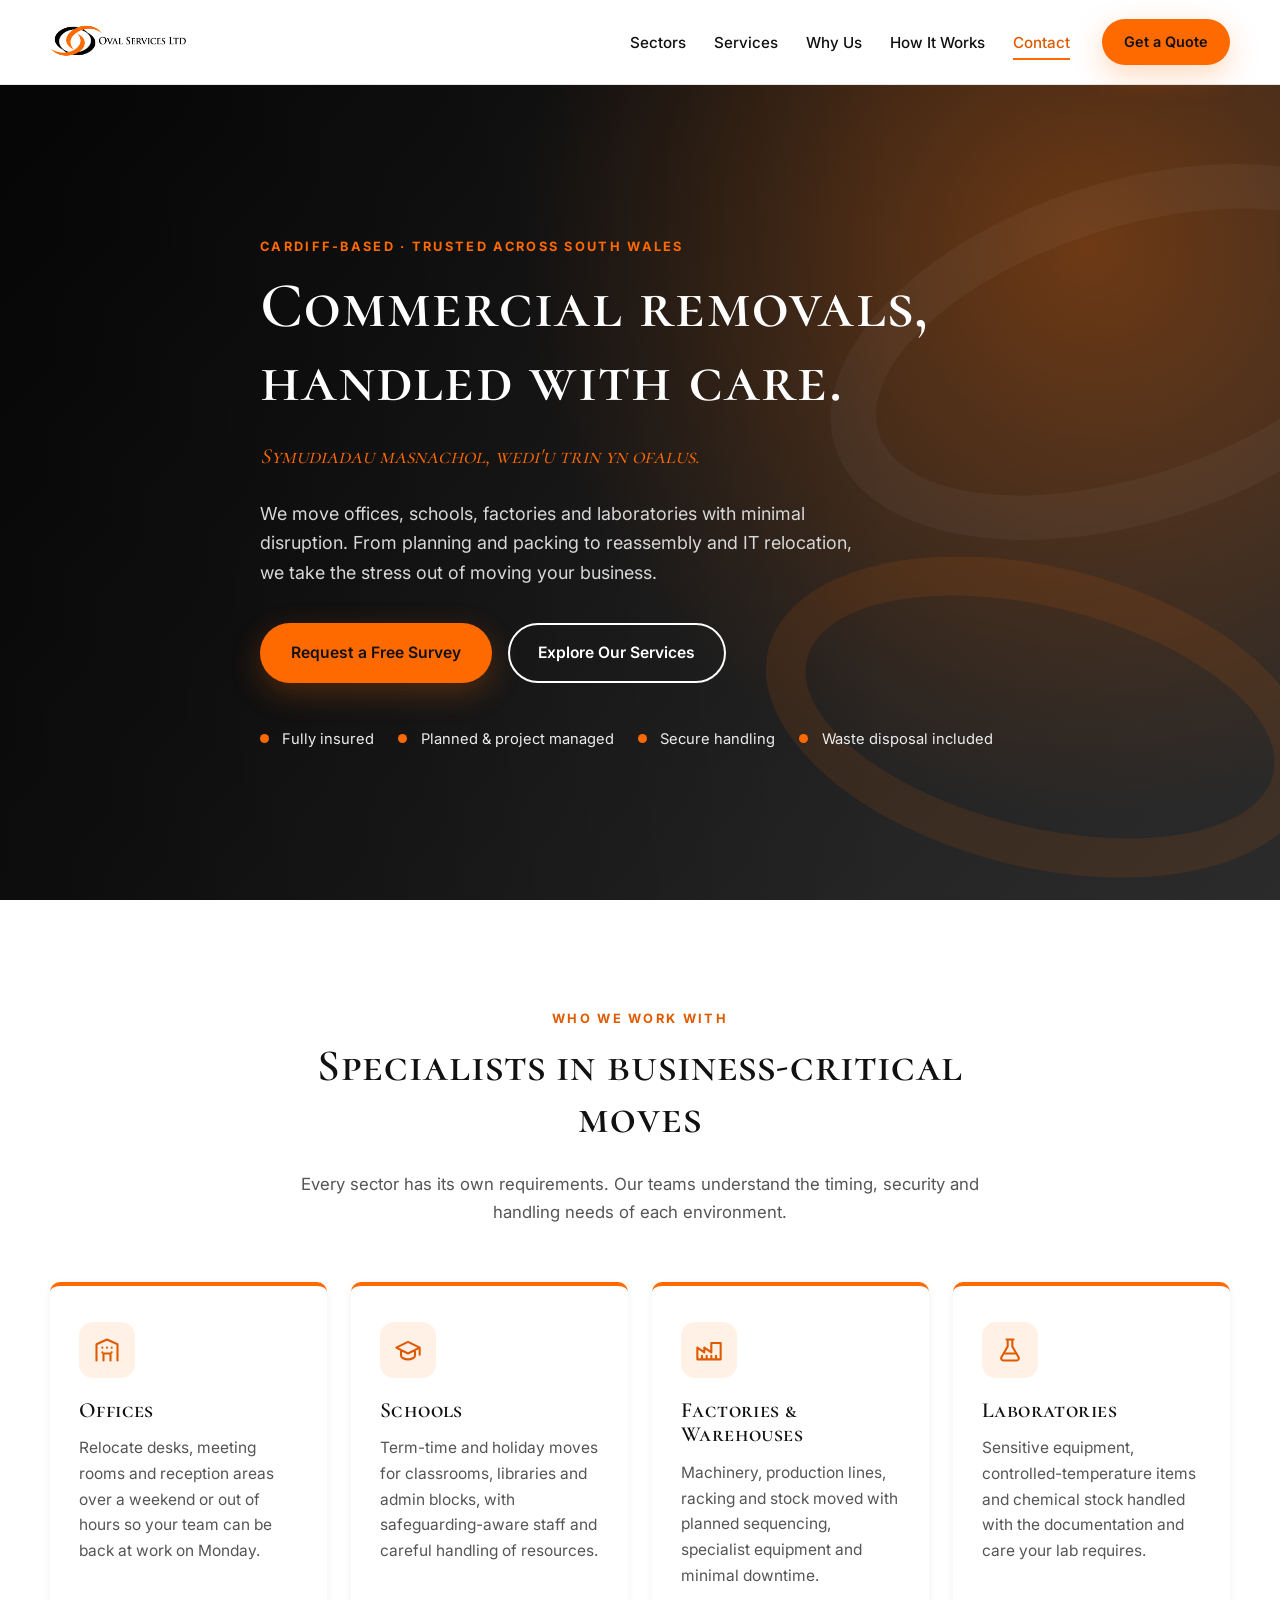
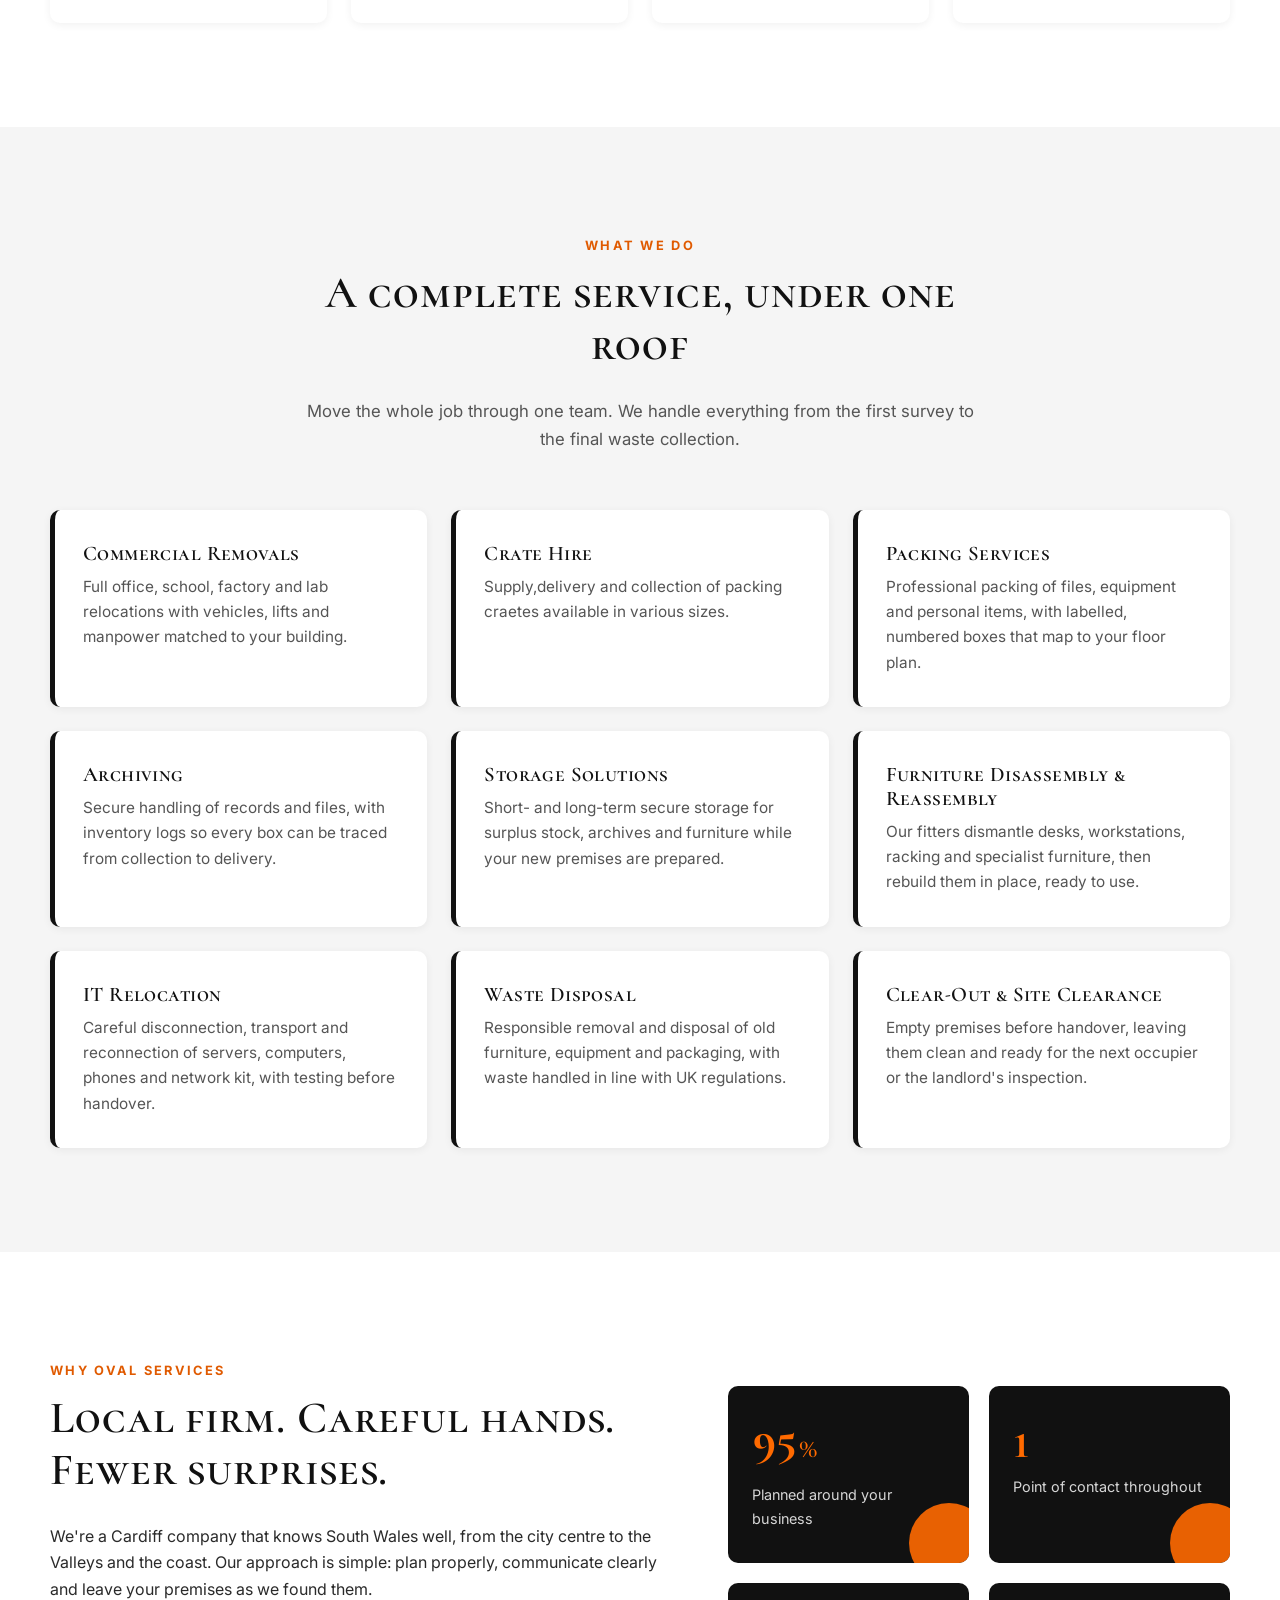
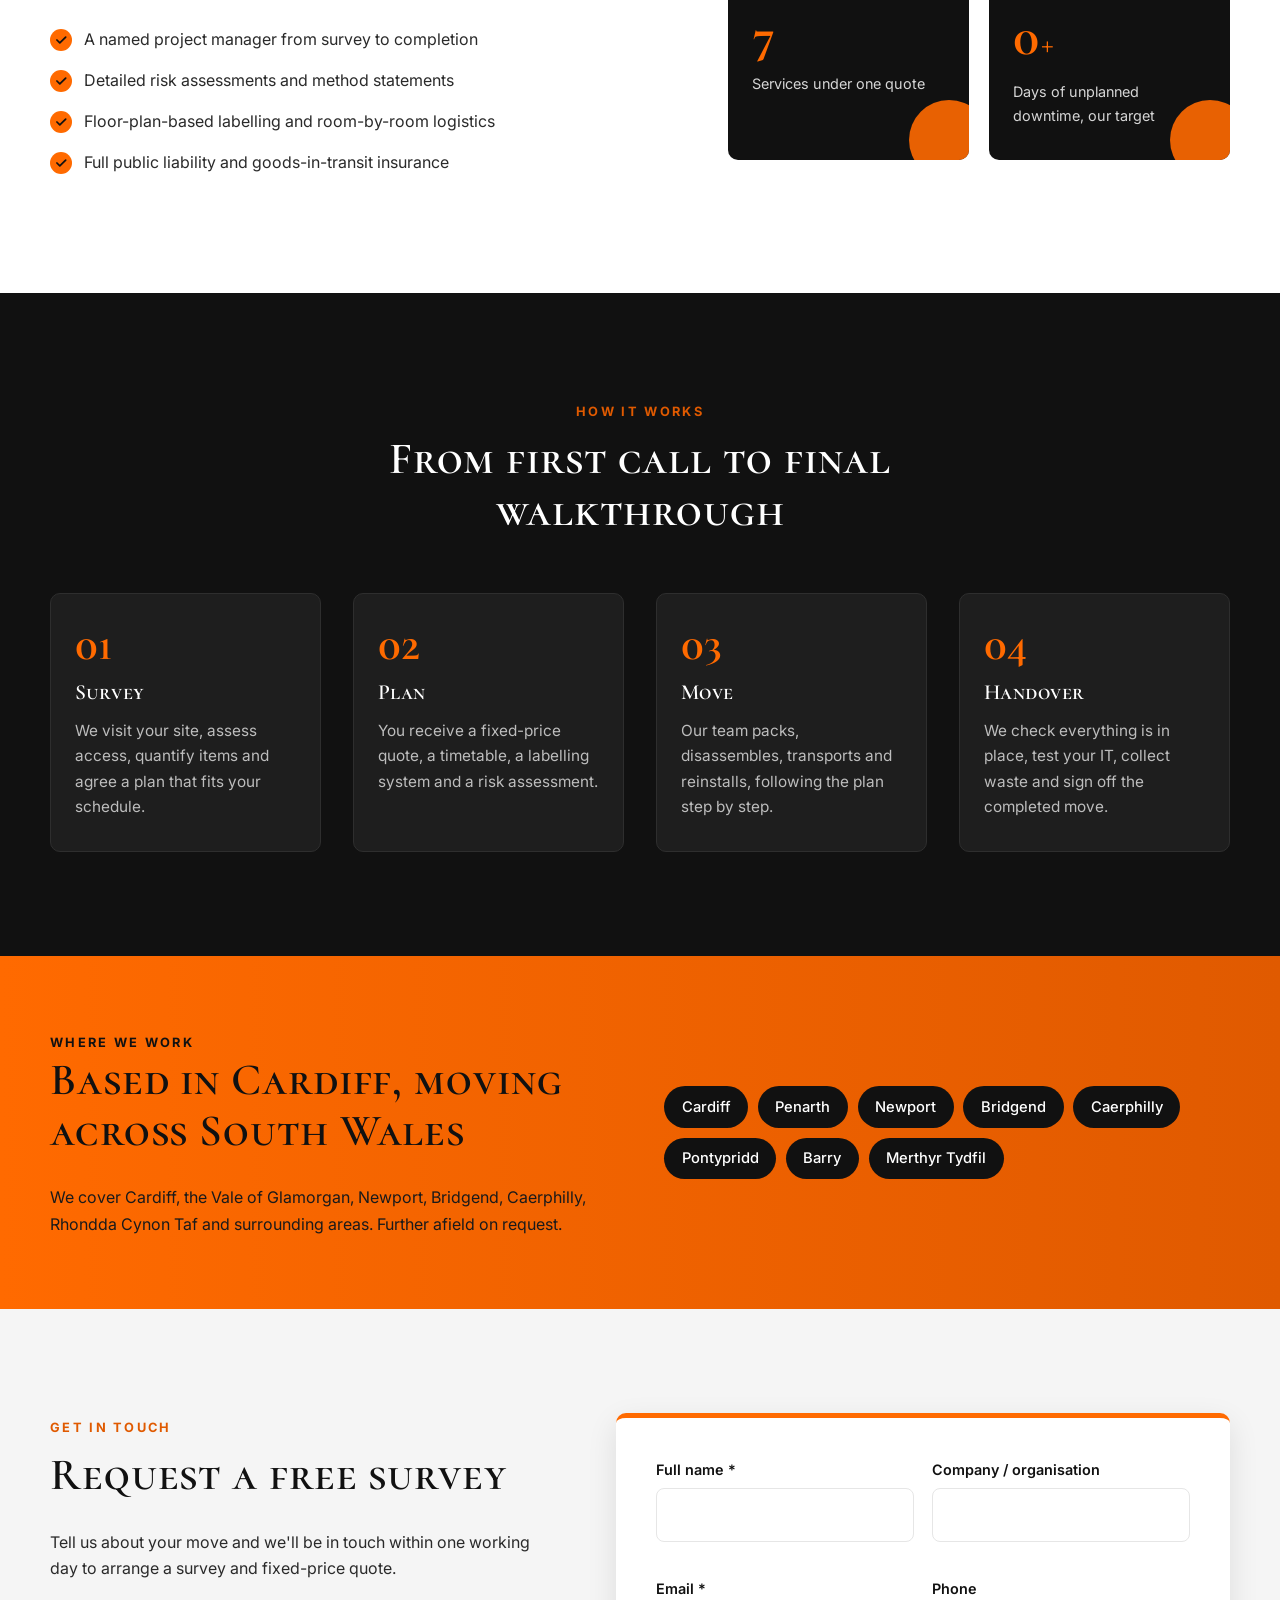
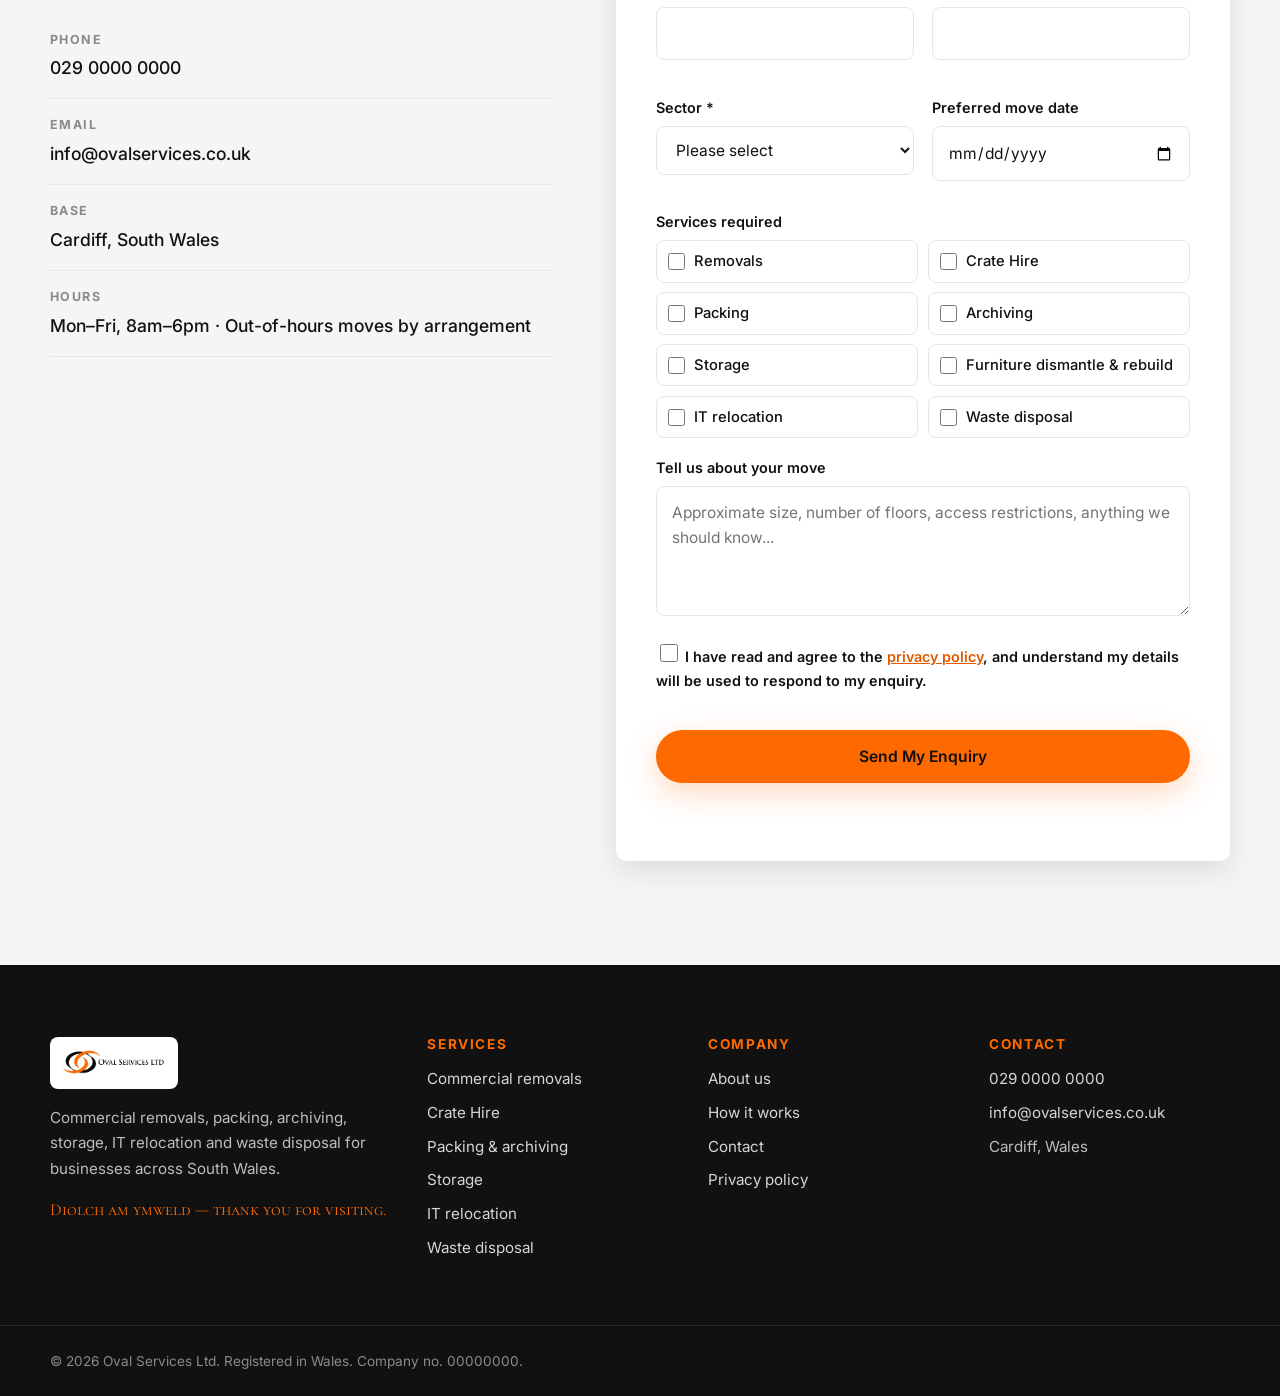
==== commit b2be5cf8: "tidies details on index" ====
--- a/index.html
+++ b/index.html
@@ -45,7 +45,7 @@
     <section class="hero">
       <div class="hero-overlay"></div>
       <div class="container hero-content">
-        <p class="eyebrow">Cardiff-based &middot; Welsh-owned &middot; Trusted across South Wales</p>
+        <p class="eyebrow">Cardiff-based &middot; Trusted across South Wales</p>
         <h1>Commercial removals, handled with care.</h1>
         <p class="hero-welsh"><em>Symudiadau masnachol, wedi'u trin yn ofalus.</em></p>
         <p class="hero-lead">
@@ -126,6 +126,11 @@
           </article>
 
           <article class="service reveal">
+            <h3>Crate Hire</h3>
+            <p>Supply,delivery and collection of packing craetes available in various sizes.</p>
+          </article>
+
+          <article class="service reveal">
             <h3>Packing Services</h3>
             <p>Professional packing of files, equipment and personal items, with labelled, numbered boxes that map to your floor plan.</p>
           </article>
@@ -155,7 +160,7 @@
             <p>Responsible removal and disposal of old furniture, equipment and packaging, with waste handled in line with UK regulations.</p>
           </article>
 
-          <article class="service service-highlight reveal">
+          <article class="service reveal">
             <h3>Clear-Out &amp; Site Clearance</h3>
             <p>Empty premises before handover, leaving them clean and ready for the next occupier or the landlord's inspection.</p>
           </article>
@@ -178,7 +183,6 @@
             <li>Detailed risk assessments and method statements</li>
             <li>Floor-plan-based labelling and room-by-room logistics</li>
             <li>Full public liability and goods-in-transit insurance</li>
-            <li>Bilingual service: we're happy to communicate in Welsh or English</li>
           </ul>
         </div>
 
@@ -334,6 +338,7 @@
             <legend>Services required</legend>
             <div class="checkbox-grid">
               <label><input type="checkbox" name="services" value="Removals"> Removals</label>
+              <label><input type="checkbox" name="services" value="Removals"> Crate Hire</label>
               <label><input type="checkbox" name="services" value="Packing"> Packing</label>
               <label><input type="checkbox" name="services" value="Archiving"> Archiving</label>
               <label><input type="checkbox" name="services" value="Storage"> Storage</label>
@@ -374,6 +379,7 @@
         <h4>Services</h4>
         <ul>
           <li><a href="#services">Commercial removals</a></li>
+          <li><a href="#services">Crate Hire</a></li>
           <li><a href="#services">Packing &amp; archiving</a></li>
           <li><a href="#services">Storage</a></li>
           <li><a href="#services">IT relocation</a></li>
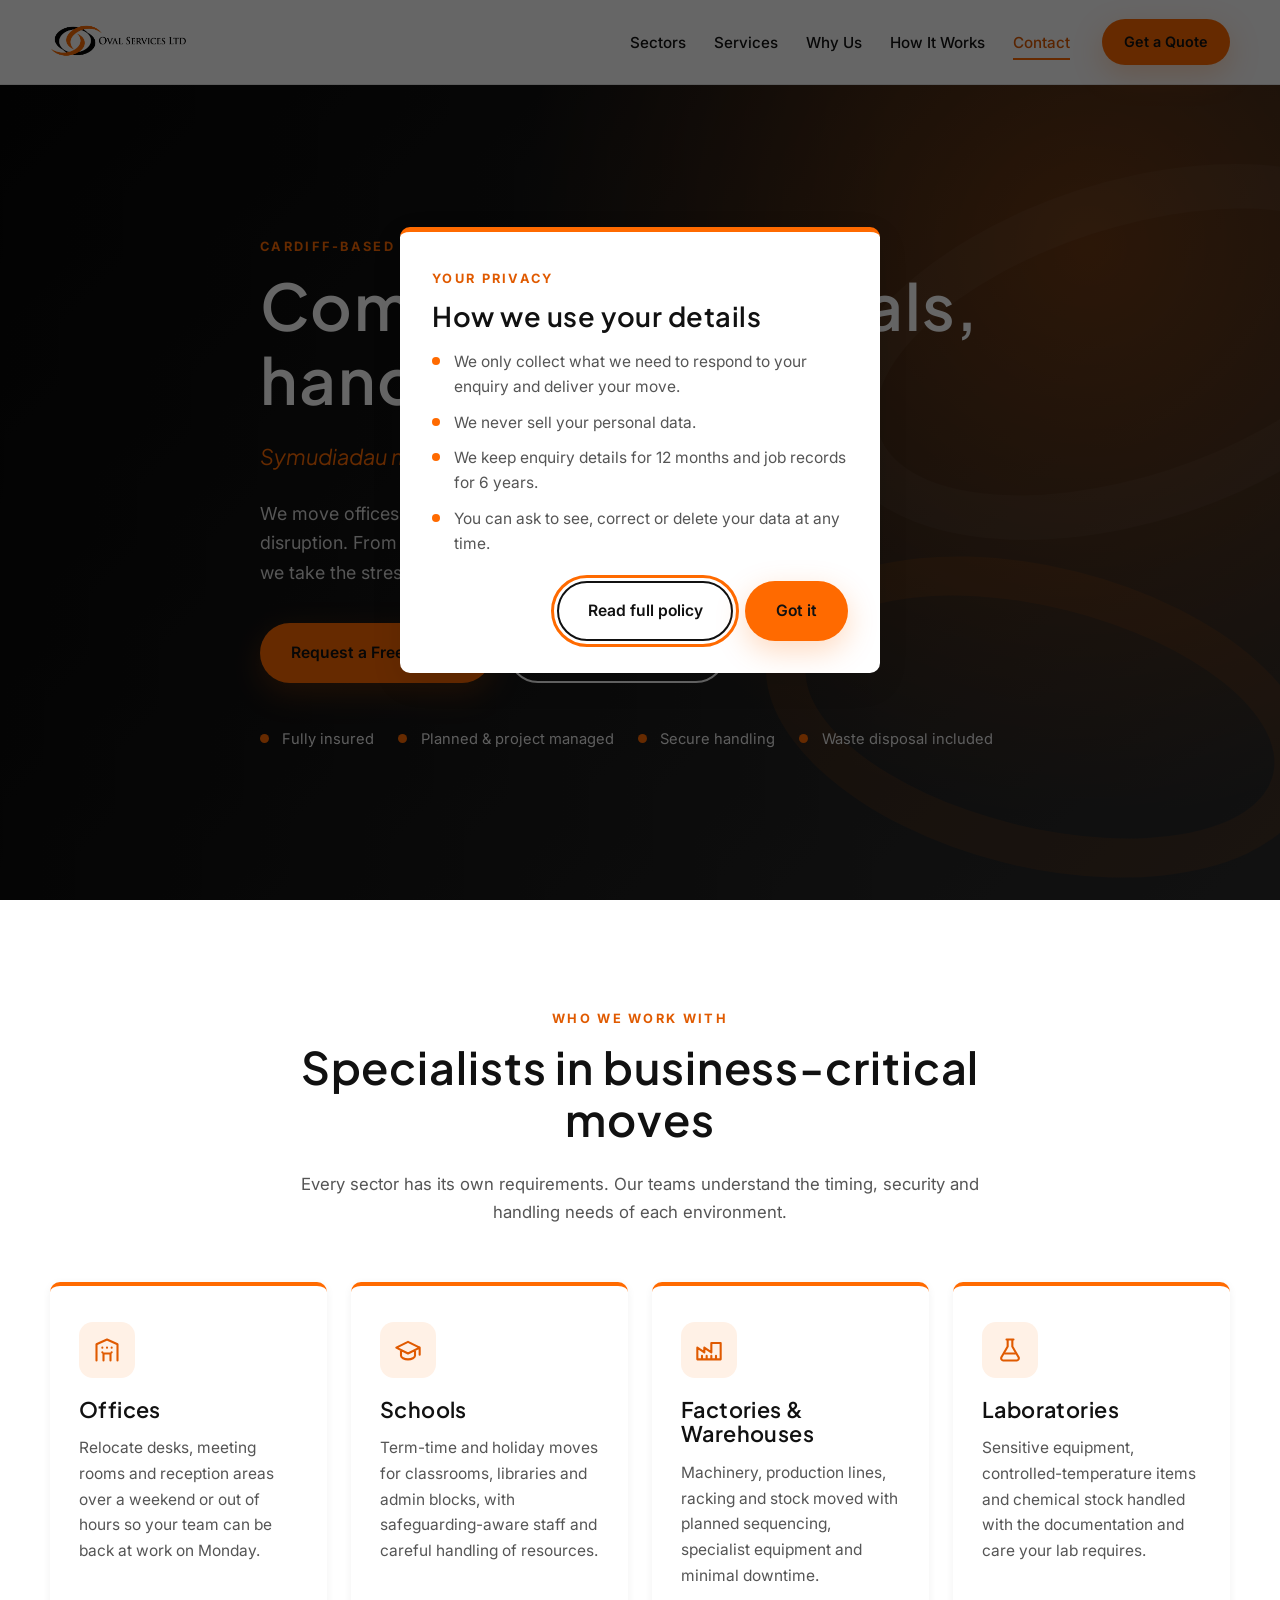
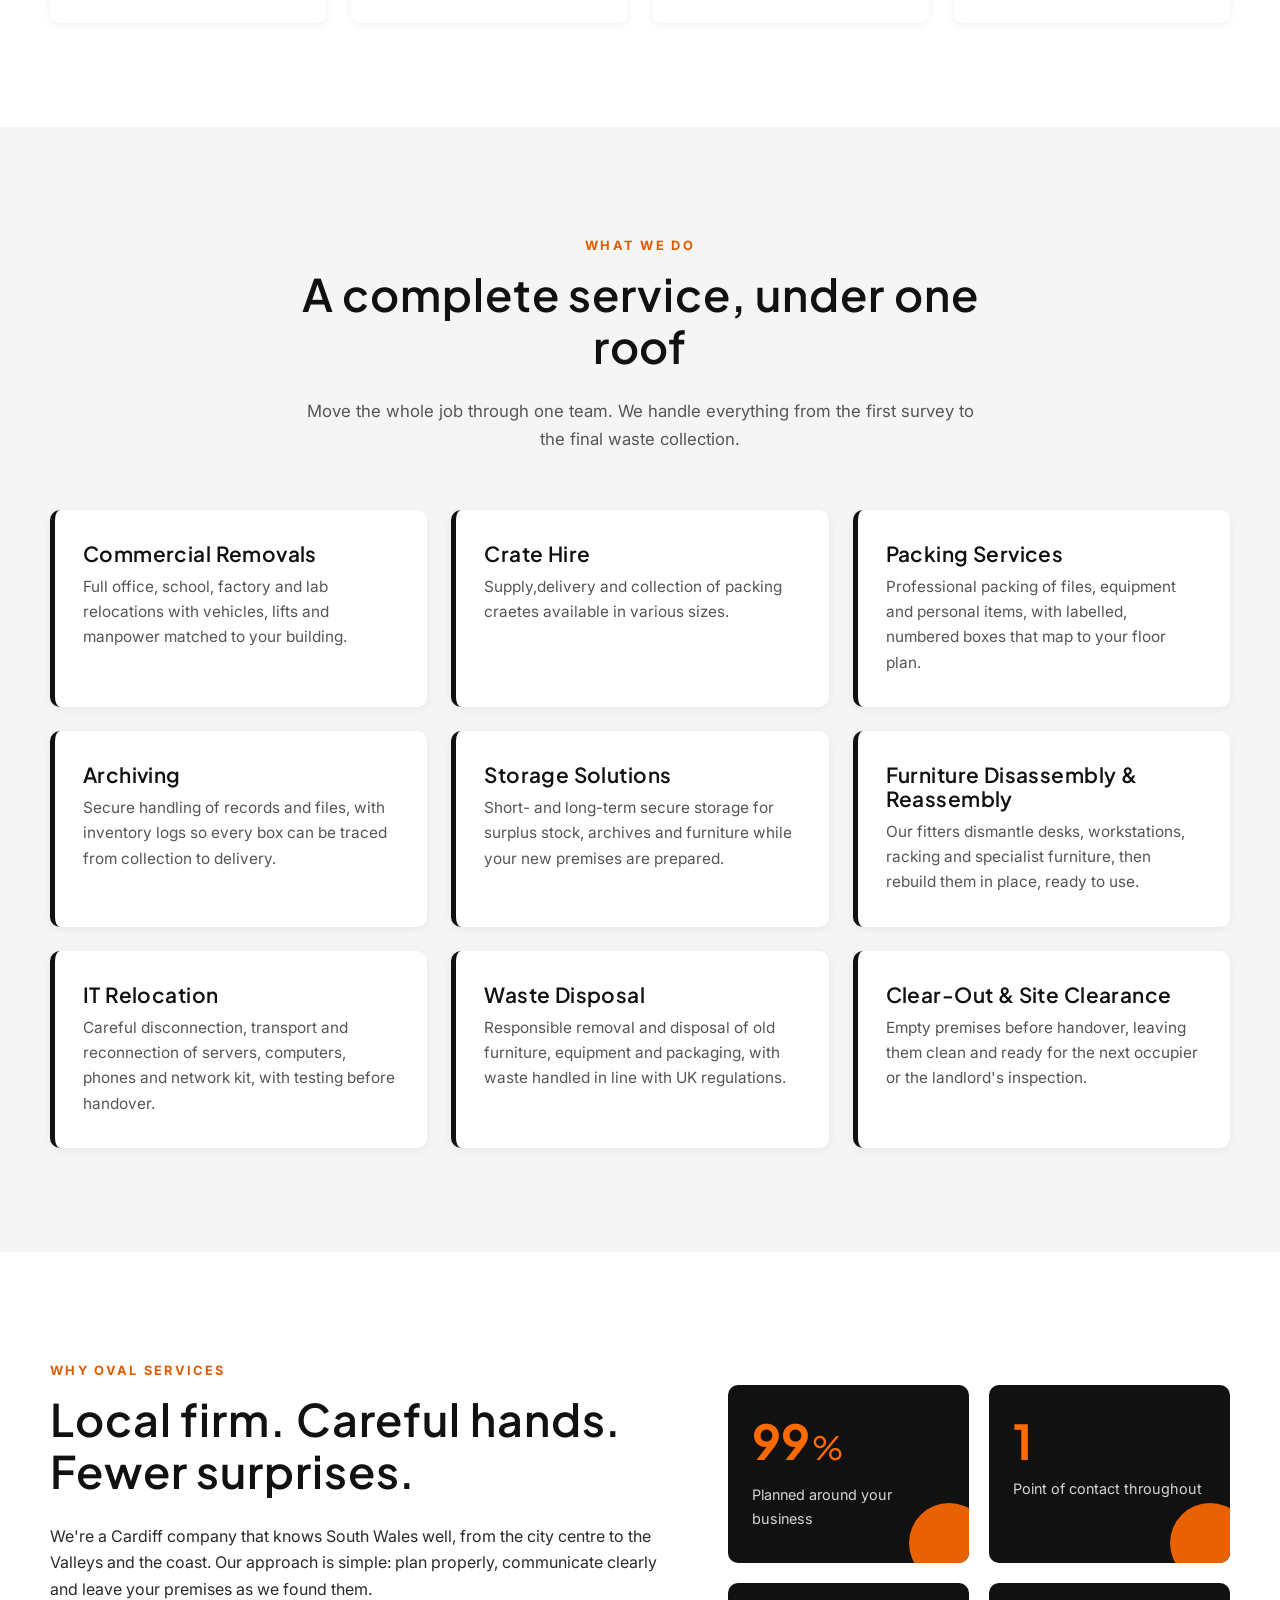
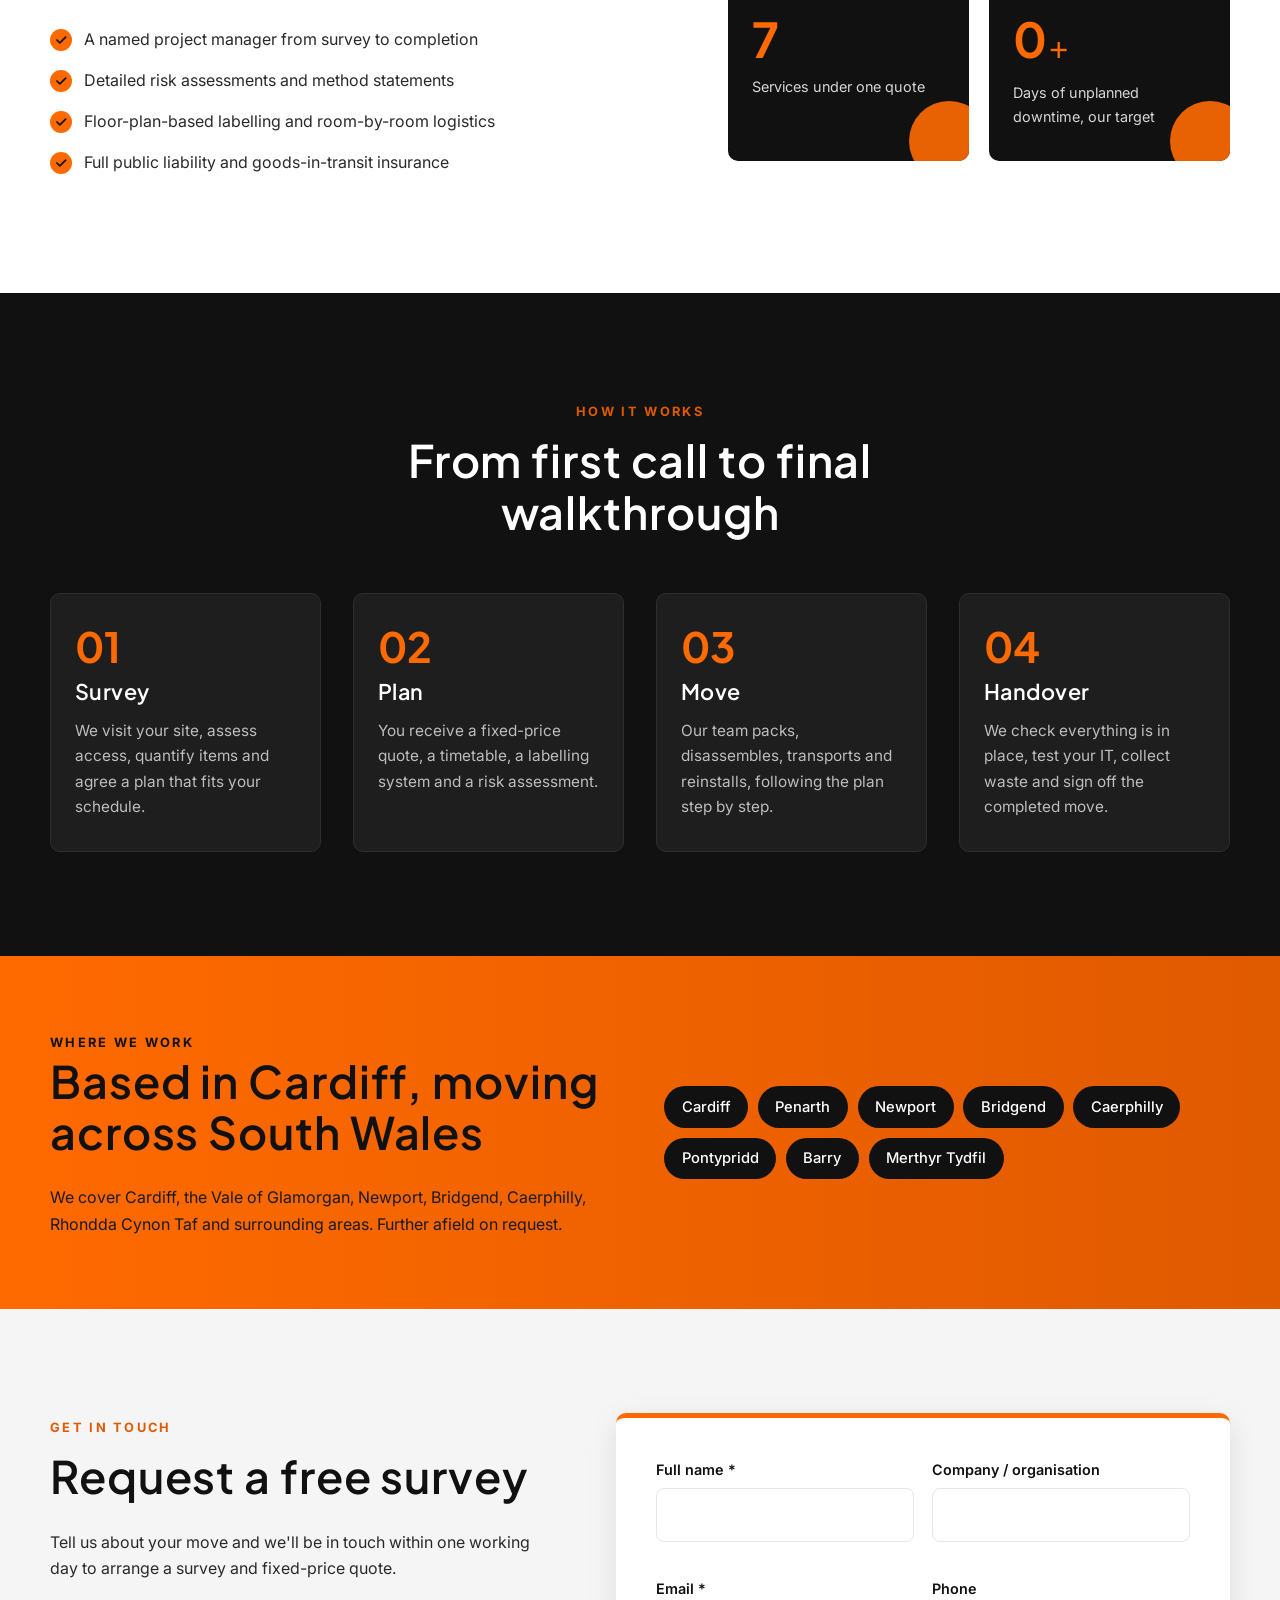
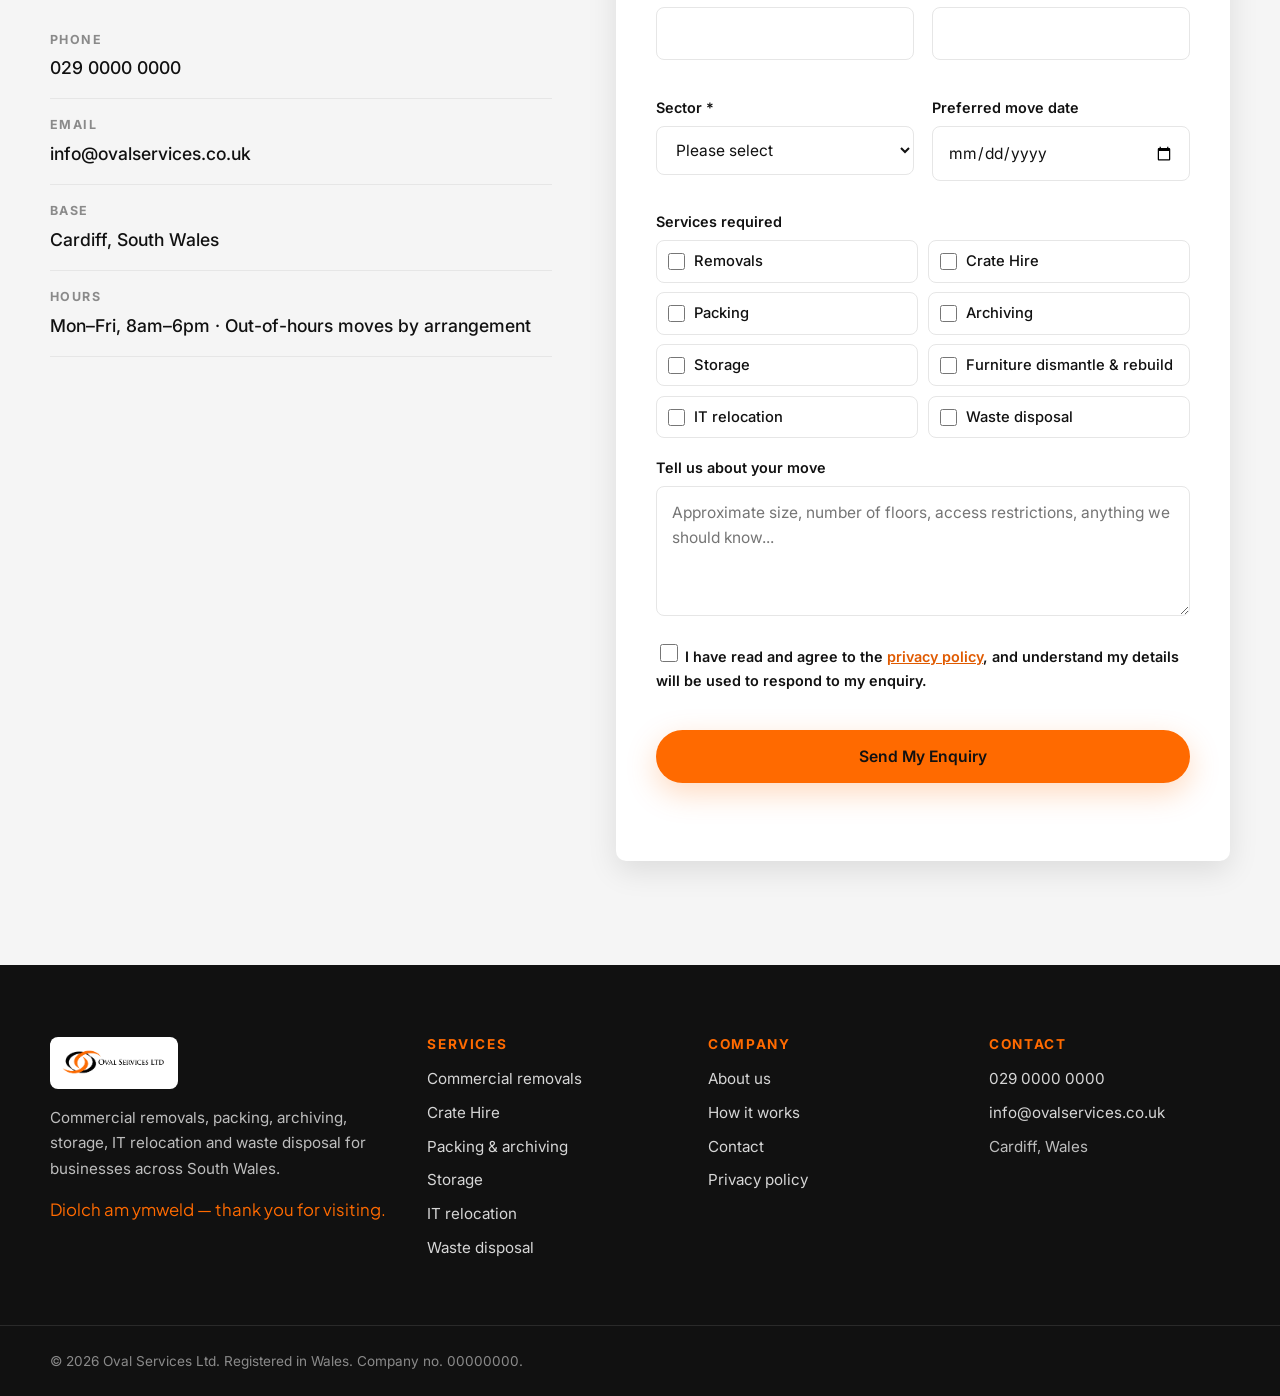
==== commit 62de3c8e: "added link to fonts from google fonts" ====
--- a/index.html
+++ b/index.html
@@ -8,7 +8,7 @@
 
   <link rel="preconnect" href="https://fonts.googleapis.com">
   <link rel="preconnect" href="https://fonts.gstatic.com" crossorigin>
-  <link href="https://fonts.googleapis.com/css2?family=Cormorant+SC:wght@500;600;700&family=Inter:wght@400;500;600;700&display=swap" rel="stylesheet">
+  <link href="https://fonts.googleapis.com/css2?family=Plus+Jakarta+Sans:wght@500;600;700&family=Inter:wght@400;500;600&display=swap" rel="stylesheet">
   <link rel="stylesheet" href="styles.css">
 </head>
 <body>
--- a/styles.css
+++ b/styles.css
@@ -17,7 +17,7 @@
   --grey-100: #F5F5F5;
   --white: #FFFFFF;
 
-  --font-heading: 'Cormorant SC', 'Georgia', serif;
+  --font-heading: 'Plus Jakarta Sans', 'Inter', system-ui, -apple-system, 'Segoe UI', Roboto, sans-serif;
   --font-body: 'Inter', system-ui, -apple-system, 'Segoe UI', Roboto, sans-serif;
 
   --radius: 10px;
